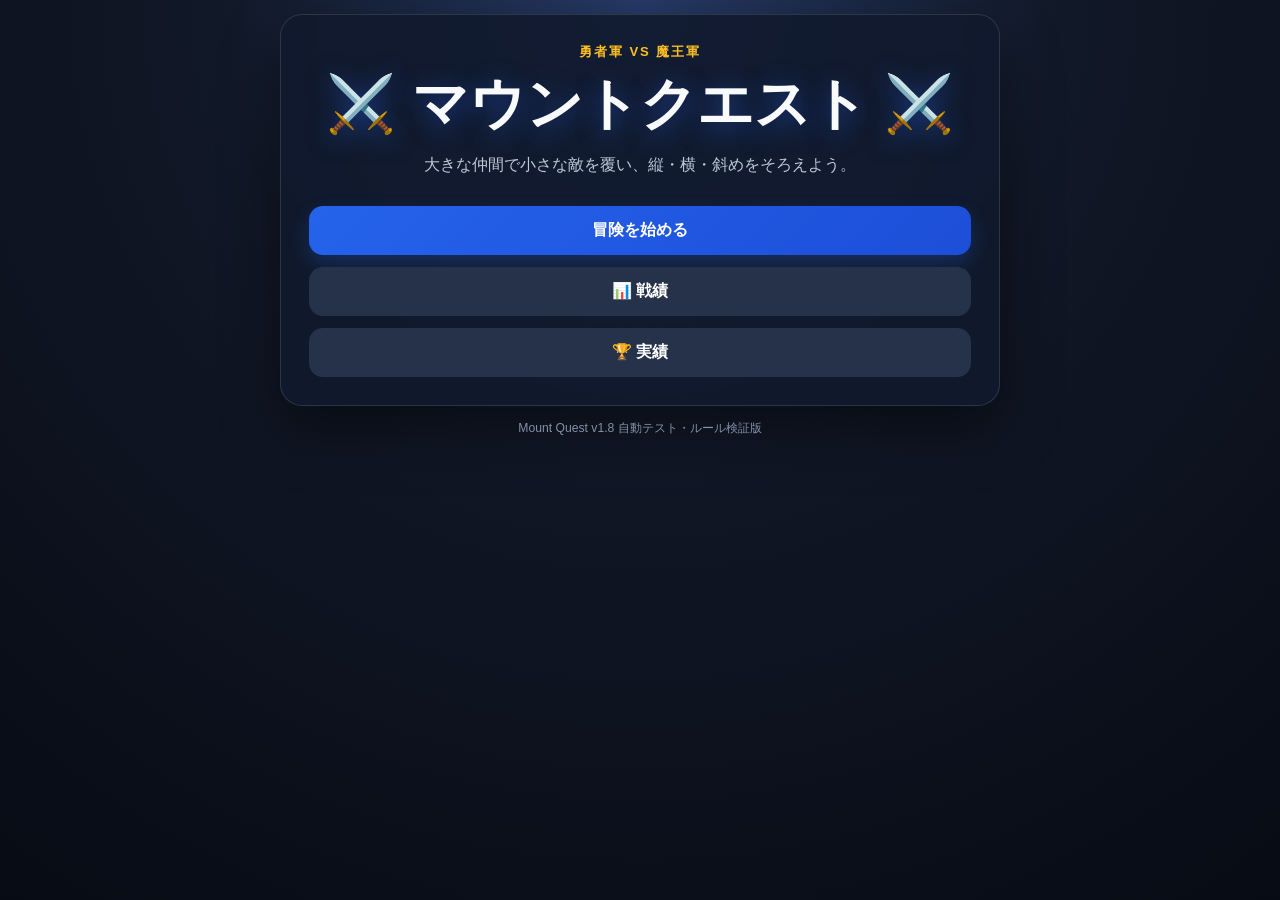
==== index.html @ 953e3f8a "Add files via upload" ====
<!DOCTYPE html>
<html lang="ja">
<head>
<meta charset="UTF-8">
<meta name="viewport" content="width=device-width, initial-scale=1, viewport-fit=cover">
<meta name="theme-color" content="#0b1020">
<title>マウントクエスト</title>
<link rel="stylesheet" href="./css/base.css?v=18">
<link rel="stylesheet" href="./css/effects.css?v=18">
</head>
<body>
<div class="app">
  <section id="homeScreen" class="screen active">
    <div class="card hero">
      <div class="eyebrow">勇者軍 VS 魔王軍</div>
      <h1>⚔️ マウントクエスト ⚔️</h1>
      <p class="subtitle">大きな仲間で小さな敵を覆い、縦・横・斜めをそろえよう。</p>
      <div class="menu">
        <button class="btn" data-nav="setupScreen">冒険を始める</button>
        <button class="btn secondary" data-nav="statsScreen">📊 戦績</button>
        <button class="btn secondary" data-nav="achievementsScreen">🏆 実績</button>
      </div>
    </div>
    <p class="footer">Mount Quest v1.8 自動テスト・ルール検証版</p>
  </section>

  <section id="setupScreen" class="screen">
    <div class="card">
      <div class="title-row"><h2>冒険の設定</h2><button class="btn ghost" data-nav="homeScreen">戻る</button></div>
      <div class="field"><label>対戦モード</label><div class="segmented two">
        <label><input class="choice" type="radio" name="mode" value="ai" checked><span>魔王AIと対戦</span></label>
        <label><input class="choice" type="radio" name="mode" value="local"><span>2人で対戦</span></label>
      </div></div>
      <div id="godOptionField" class="field"><label>絶対神の助言</label><div class="segmented two">
        <label><input class="choice" type="radio" name="godHelp" value="on" checked><span>✨ あり</span></label>
        <label><input class="choice" type="radio" name="godHelp" value="off"><span>なし</span></label>
      </div><p class="note">現在の手番に対する最強AIの推奨手を表示します。AI対戦では勇者軍の手番中に利用できます。</p></div>
      <div class="field"><label>盤面</label><div class="segmented two">
        <label><input class="choice" type="radio" name="size" value="3"><span>3 × 3</span></label>
        <label><input class="choice" type="radio" name="size" value="4" checked><span>4 × 4</span></label>
      </div></div>
      <div id="difficultyField" class="field"><label>AI難易度</label><div class="segmented four">
        <label><input class="choice" type="radio" name="difficulty" value="easy"><span>初級</span></label>
        <label><input class="choice" type="radio" name="difficulty" value="medium" checked><span>中級</span></label>
        <label><input class="choice" type="radio" name="difficulty" value="hard"><span>上級</span></label>
        <label><input class="choice" type="radio" name="difficulty" value="expert"><span>最強</span></label>
      </div></div>
      <div class="field"><label>勇者軍の手番</label><div class="segmented">
        <label><input class="choice" type="radio" name="first" value="hero" checked><span>先手</span></label>
        <label><input class="choice" type="radio" name="first" value="demon"><span>後手</span></label>
        <label><input class="choice" type="radio" name="first" value="random"><span>ランダム</span></label>
      </div></div>
      <p id="modeNote" class="note">AI対戦では、あなたは勇者軍、AIは魔王軍で固定されます。絶対神の助言は勇者軍の手番中に利用できます。</p>
      <button id="launchBtn" class="btn" style="width:100%">出撃する</button>
    </div>
  </section>

  <section id="gameScreen" class="screen">
    <div class="topbar"><span class="brand">マウントクエスト</span><button id="quitBtn" class="btn ghost">冒険を終える</button></div>
    <div id="status" class="status hero-side">勇者軍の手番</div>
    <div class="game-layout">
      <div id="heroReserve" class="reserve"></div>
      <div id="board" class="board n4" aria-label="ゲーム盤"></div>
      <div id="demonReserve" class="reserve"></div>
      <div class="game-actions"><button id="godBtn" class="btn god-btn hidden"><img class="god-btn-icon" src="assets/webp/absolute-god.webp?v=16" data-fallback="assets/absolute-god.png?v=16" width="34" height="34" decoding="async" alt="" onerror="if(this.dataset.fallback&&this.src.indexOf('.png')<0)this.src=this.dataset.fallback;else this.style.display='none'"> <span>絶対神に問う</span></button><button id="undoBtn" class="btn secondary">↩ 一手戻る</button><button id="resetBtn" class="btn secondary">最初から</button><button id="rulesBtn" class="btn secondary">遊び方</button></div>
    </div>
  </section>

  <section id="statsScreen" class="screen"><div class="card"><div class="title-row"><h2>📊 戦績</h2><button class="btn ghost" data-nav="homeScreen">戻る</button></div><div id="statsGrid" class="stats-grid"></div><div class="menu" style="margin-top:18px">
  <button id="clearStatsBtn" class="btn danger">戦績・実績をリセット</button>
  <button id="clearSettingsBtn" class="btn secondary">ゲーム設定を初期化</button>
</div></div></section>
  <section id="achievementsScreen" class="screen"><div class="card"><div class="title-row"><h2>🏆 実績</h2><button class="btn ghost" data-nav="homeScreen">戻る</button></div><div id="achievementList" class="achievement-list"></div></div></section>
</div>

<div id="resultModal" class="modal"><div class="card modal-card"><div id="resultIcon" style="font-size:3rem">⚔️</div><h2 id="resultTitle">勇者軍の勝利！</h2><p id="resultText" class="subtitle"></p><div class="menu"><button id="rematchBtn" class="btn">もう一度</button><button id="resultHomeBtn" class="btn secondary">タイトルへ</button></div></div></div>
<div id="rulesModal" class="modal"><div class="card modal-card"><h2>遊び方</h2><p class="subtitle" style="text-align:left">自軍の持ち駒、または盤上で一番上にある自軍の駒を選び、マスを選択します。大きな駒は小さな駒に重ねられます。縦・横・斜めのいずれか1列を自軍の駒でそろえると勝利です。両軍同時完成は引き分け、合法手なしは敗北、同一局面の連続3回反復は引き分けです。</p><button id="closeRulesBtn" class="btn">閉じる</button></div></div>



<div id="godOverlay" class="god-overlay" aria-hidden="true">
  <div class="god-beam"></div><div class="god-halo"></div><div class="god-sigil"></div>
  <div class="god-character-wrap">
    <img id="godCharacter" class="god-character" src="assets/webp/absolute-god.webp?v=16" data-fallback="assets/absolute-god.png?v=16" width="512" height="512" decoding="async" fetchpriority="low" alt="絶対神" onerror="if(this.dataset.fallback&&this.src.indexOf('.png')<0)this.src=this.dataset.fallback;else{this.style.display='none';document.getElementById('godFallback').style.display='block'}">
    <div id="godFallback" class="god-character-fallback" aria-hidden="true">✨👑✨</div>
  </div>
  <div class="god-message"><strong>絶対神降臨</strong><span id="godSubText">運命の一手を授けよう</span></div>
</div>
<div id="victoryFx" class="victory-overlay" aria-hidden="true">
  <div class="victory-rays"></div><div id="victoryWord" class="victory-word">VICTORY!</div>
</div>
<div id="mountFx" class="fx-layer" aria-hidden="true">
  <div class="fx-flash"></div><div class="fx-ring"></div>
  <div class="fx-banner"><div class="fx-kicker" id="fxKicker">必殺</div><div class="fx-title">MOUNT!</div><div class="fx-sub" id="fxSub">勇者が敵を制圧！</div></div>
</div>
<div id="toast" class="toast"></div>

<script defer src="./js/core.js?v=18"></script>
<script defer src="./js/app.js?v=18"></script>
</body>
</html>
---- css/base.css ----
:root{--bg:#070b14;--panel:#111a2e;--panel2:#18243d;--text:#f8fafc;--sub:#bec9db;--gold:#fbbf24;--blue:#3b82f6;--red:#ef4444;--cell:#263652;--ok:#22c55e;--line:#ffffff1f}
*{box-sizing:border-box}html{min-height:100%;background:var(--bg)}body{margin:0;min-height:100svh;color:var(--text);font-family:-apple-system,BlinkMacSystemFont,"Segoe UI","Hiragino Sans","Yu Gothic UI",sans-serif;background:radial-gradient(circle at top,#273b68 0,#111827 38%,#070b14 100%);padding:max(14px,env(safe-area-inset-top)) 14px max(18px,env(safe-area-inset-bottom))}
button,select{font:inherit}.app{width:min(100%,720px);margin:auto}.screen{display:none}.screen.active{display:block}.card{background:#111a2ee8;border:1px solid var(--line);border-radius:22px;box-shadow:0 24px 60px #0007;padding:22px}.hero{text-align:center;padding:42px 20px}.eyebrow{color:var(--gold);font-weight:800;letter-spacing:.14em;font-size:.82rem}.hero h1{font-size:clamp(2rem,8vw,3.5rem);line-height:1.1;margin:12px 0;text-shadow:0 5px 25px #2563eb88}.subtitle{color:var(--sub);line-height:1.7}.menu{display:grid;gap:12px;margin-top:28px}.btn{border:0;border-radius:14px;padding:14px 18px;font-weight:800;color:white;background:linear-gradient(135deg,#2563eb,#1d4ed8);cursor:pointer;box-shadow:0 9px 20px #2563eb42}.btn:active{transform:translateY(1px)}.btn.secondary{background:#25324a;box-shadow:none}.btn.danger{background:linear-gradient(135deg,#ef4444,#b91c1c)}.btn.ghost{background:transparent;border:1px solid #ffffff2c;box-shadow:none}.title-row{display:flex;align-items:center;justify-content:space-between;gap:12px;margin-bottom:18px}.title-row h2{margin:0;font-size:1.35rem}.field{margin:18px 0}.field label{display:block;font-weight:800;margin-bottom:9px}.segmented{display:grid;grid-template-columns:repeat(3,1fr);gap:8px}.segmented.two{grid-template-columns:repeat(2,1fr)}.segmented.four{grid-template-columns:repeat(2,1fr)}.choice{position:absolute;opacity:0;pointer-events:none}.choice+span{display:block;text-align:center;padding:11px 8px;border:1px solid #ffffff20;background:#1c2941;border-radius:12px;color:var(--sub);font-weight:700;cursor:pointer}.choice:checked+span{color:white;background:#234f9c;border-color:#60a5fa;box-shadow:0 0 0 2px #60a5fa33}.hidden{display:none!important}.topbar{display:flex;align-items:center;justify-content:space-between;gap:10px;margin-bottom:10px}.brand{font-weight:900;color:var(--gold)}.status{text-align:center;font-size:1.05rem;font-weight:900;margin:10px 0 12px;min-height:1.6em}.status.hero-side{color:#93c5fd}.status.demon-side{color:#fca5a5}.game-layout{display:grid;gap:12px}.reserve{display:grid;grid-template-columns:repeat(3,1fr);gap:8px;padding:10px;background:#10192b;border:1px solid var(--line);border-radius:16px}.reserve-title{grid-column:1/-1;text-align:center;font-size:.82rem;font-weight:800;color:var(--sub)}.reserve-piece{min-height:68px;border:1px solid #ffffff1d;border-radius:13px;background:#1b2943;color:white;display:flex;align-items:center;justify-content:center;gap:6px;cursor:pointer;padding:5px}.reserve-piece.selected{outline:3px solid var(--gold);background:#294876}.reserve-piece:disabled{opacity:.35;cursor:not-allowed}.piece-emoji{font-size:clamp(1.4rem,6vw,2.2rem)}.piece-count{font-weight:900}.board{contain:layout paint;display:grid;gap:7px;padding:9px;background:#172239;border:1px solid #ffffff1c;border-radius:18px;aspect-ratio:1;width:min(100%,520px);margin:auto}.board.n3{grid-template-columns:repeat(3,1fr)}.board.n4{grid-template-columns:repeat(4,1fr)}.cell{contain:layout paint;position:relative;border:0;border-radius:12px;background:linear-gradient(145deg,#334761,#22314a);color:white;display:flex;align-items:center;justify-content:center;cursor:pointer;min-width:0;box-shadow:inset 0 1px 0 #ffffff17}.cell.selected{outline:4px solid var(--gold);z-index:1}.cell.winning{animation:pulse 700ms infinite alternate;outline:4px solid var(--ok)}@keyframes pulse{to{filter:brightness(1.45)}}.board-piece{width:var(--size);height:var(--size);border-radius:50%;display:flex;align-items:center;justify-content:center;position:relative;box-shadow:0 5px 12px #0007,inset 0 2px 1px #ffffff4d;border:3px solid #ffffff55}.board-piece.p0{background:radial-gradient(circle at 30% 25%,#60a5fa,#1d4ed8 58%,#172554)}.board-piece.p1{background:radial-gradient(circle at 30% 25%,#fb7185,#b91c1c 58%,#450a0a)}.board-piece.s1{--size:48%}.board-piece.s2{--size:70%}.board-piece.s3{--size:91%}.board-piece .piece-emoji{font-size:clamp(1rem,7vw,2.8rem);filter:drop-shadow(0 2px 2px #0008)}.piece-img{aspect-ratio:1/1;width:92%;height:92%;object-fit:contain;filter:drop-shadow(0 3px 3px #0008)}.reserve-piece .piece-img{width:46px;height:46px;flex:0 0 46px}.badge{position:absolute;right:-6px;bottom:-6px;background:#050914;border:1px solid #ffffff44;border-radius:999px;padding:2px 5px;font-size:.63rem;font-weight:900}.game-actions{display:grid;grid-template-columns:repeat(3,1fr);gap:9px}.toast{position:fixed;left:50%;bottom:24px;transform:translate(-50%,20px);background:#050914e8;color:white;border:1px solid #ffffff2e;border-radius:999px;padding:11px 18px;font-weight:800;opacity:0;pointer-events:none;transition:.2s;z-index:20;white-space:nowrap}.toast.show{opacity:1;transform:translate(-50%,0)}.modal{position:fixed;inset:0;background:#000b;display:none;align-items:center;justify-content:center;padding:20px;z-index:30}.modal.open{display:flex}.modal-card{width:min(100%,430px);text-align:center}.modal-card h2{font-size:2rem;margin:5px}.stats-grid{display:grid;grid-template-columns:repeat(2,1fr);gap:10px}.stat{background:#1a2740;border-radius:14px;padding:15px;text-align:center}.stat strong{display:block;font-size:1.65rem;color:var(--gold)}.achievement-list{display:grid;gap:9px}.achievement{display:flex;gap:12px;align-items:center;background:#19263e;border-radius:13px;padding:12px;opacity:.45}.achievement.unlocked{opacity:1;border:1px solid #fbbf2455}.achievement-icon{font-size:1.8rem}.achievement div{text-align:left}.achievement strong{display:block}.achievement small{color:var(--sub)}.note{color:var(--sub);font-size:.85rem;line-height:1.5}.footer{text-align:center;color:#8290a8;font-size:.76rem;margin-top:14px}@media(min-width:640px){.segmented.four{grid-template-columns:repeat(4,1fr)}.card{padding:28px}.reserve-piece{min-height:78px}}
---- css/effects.css ----
/* v0.5 マウント演出 */
.fx-layer{position:fixed;inset:0;pointer-events:none;z-index:80;overflow:hidden}
.fx-flash{position:absolute;inset:0;opacity:0;background:radial-gradient(circle at var(--fx-x,50%) var(--fx-y,50%),#fff 0,#fbbf24aa 12%,transparent 46%)}
.fx-layer.active .fx-flash{animation:fxFlash .58s ease-out}
.fx-ring{position:absolute;left:var(--fx-x,50%);top:var(--fx-y,50%);width:30px;height:30px;border:5px solid #fde68a;border-radius:50%;opacity:0;transform:translate(-50%,-50%) scale(.2);box-shadow:0 0 24px #fbbf24,0 0 60px #ef4444}
.fx-layer.active .fx-ring{animation:fxRing .7s cubic-bezier(.12,.75,.3,1)}
.fx-particle{position:absolute;left:var(--fx-x,50%);top:var(--fx-y,50%);width:10px;height:10px;border-radius:2px;background:var(--particle,#fbbf24);box-shadow:0 0 10px var(--particle,#fbbf24);opacity:0}
.fx-layer.active .fx-particle{animation:fxParticle .85s ease-out var(--delay,0ms)}
.fx-banner{position:absolute;left:50%;top:42%;width:min(94vw,620px);transform:translate(-50%,-50%) scale(.65);text-align:center;opacity:0}
.fx-layer.active .fx-banner{animation:fxBanner 1.15s cubic-bezier(.16,.8,.25,1)}
.fx-kicker{font-family:"Hiragino Mincho ProN","Yu Mincho",serif;color:#fff4c2;font-size:clamp(.9rem,4vw,1.25rem);font-weight:900;letter-spacing:.22em;text-shadow:0 2px 4px #000,0 0 14px #f59e0b}
.fx-title{margin:.05em 0;font-family:"Hiragino Mincho ProN","Yu Mincho",serif;font-size:clamp(2.6rem,14vw,6rem);font-weight:1000;letter-spacing:.08em;color:#fff;background:linear-gradient(#fff,#fde68a 38%,#f59e0b 72%,#dc2626);-webkit-background-clip:text;background-clip:text;-webkit-text-fill-color:transparent;filter:drop-shadow(0 4px 0 #7c2d12) drop-shadow(0 0 18px #f59e0b)}
.fx-sub{font-family:"Hiragino Mincho ProN","Yu Mincho",serif;color:white;font-size:clamp(1rem,5vw,1.45rem);font-weight:900;text-shadow:0 3px 4px #000,0 0 14px #2563eb}
.shake{animation:boardShake .48s cubic-bezier(.36,.07,.19,.97)}
@keyframes fxFlash{0%{opacity:0}12%{opacity:1}100%{opacity:0}}
@keyframes fxRing{0%{opacity:1;transform:translate(-50%,-50%) scale(.15)}75%{opacity:.8}100%{opacity:0;transform:translate(-50%,-50%) scale(12)}}
@keyframes fxParticle{0%{opacity:1;transform:translate(-50%,-50%) rotate(0) translateX(0) scale(1.3)}100%{opacity:0;transform:translate(-50%,-50%) rotate(var(--angle)) translateX(var(--distance)) scale(.25)}}
@keyframes fxBanner{0%{opacity:0;transform:translate(-50%,-50%) scale(.45) rotate(-3deg)}18%{opacity:1;transform:translate(-50%,-50%) scale(1.09) rotate(1deg)}30%{transform:translate(-50%,-50%) scale(1)}78%{opacity:1;transform:translate(-50%,-50%) scale(1)}100%{opacity:0;transform:translate(-50%,-58%) scale(1.08)}}
@keyframes boardShake{0%,100%{transform:translate(0)}15%{transform:translate(-7px,3px)}30%{transform:translate(6px,-3px)}45%{transform:translate(-4px,2px)}60%{transform:translate(4px,-1px)}80%{transform:translate(-2px,1px)}}
@media(prefers-reduced-motion:reduce){.fx-flash,.fx-ring,.fx-particle,.fx-banner,.shake{animation-duration:.01ms!important;animation-iteration-count:1!important}.fx-layer.active .fx-banner{opacity:1}}


/* v0.6 追加アニメーション */
.cell{overflow:visible;transition:background .22s ease,filter .22s ease,transform .16s ease}
.cell:hover{filter:brightness(1.1)}
.cell.legal-target{animation:targetGlow 1s ease-in-out infinite alternate;box-shadow:inset 0 0 0 2px #fbbf2466,0 0 14px #fbbf2433}
.cell.last-move{box-shadow:inset 0 0 0 3px #93c5fd66,0 0 15px #3b82f644}
.board-piece{will-change:transform,opacity;transform-origin:center bottom}
.board-piece.piece-enter{animation:pieceDrop .48s cubic-bezier(.2,1.2,.34,1)}
.board-piece.piece-cover{animation:pieceCover .66s cubic-bezier(.15,.85,.2,1.15)}
.board-piece.piece-return{animation:pieceReturn .45s ease-out}
.reserve-piece{transition:transform .18s ease,background .22s ease,filter .22s ease}
.reserve-piece:not(:disabled):active{transform:scale(.94)}
.reserve-piece.selected{animation:selectedPulse .82s ease-in-out infinite alternate}
.status.turn-change{animation:turnReveal .48s ease-out}
.turn-aura{position:absolute;inset:-5px;border-radius:50%;pointer-events:none;opacity:0}
.board-piece.p0 .turn-aura{box-shadow:0 0 18px #60a5fa,0 0 34px #2563eb}
.board-piece.p1 .turn-aura{box-shadow:0 0 18px #fb7185,0 0 34px #dc2626}
.board-piece.piece-enter .turn-aura,.board-piece.piece-cover .turn-aura{animation:auraBurst .65s ease-out}
.victory-overlay{position:fixed;inset:0;z-index:95;pointer-events:none;display:none;overflow:hidden;background:radial-gradient(circle at center,#ffffff10,transparent 60%)}
.victory-overlay.active{display:block;animation:victoryFade 2.5s ease forwards}
.victory-rays{position:absolute;left:50%;top:50%;width:150vmax;height:150vmax;transform:translate(-50%,-50%);background:repeating-conic-gradient(from 0deg,#fbbf2426 0 8deg,transparent 8deg 17deg);animation:raysSpin 8s linear infinite}
.victory-word{position:absolute;left:50%;top:38%;transform:translate(-50%,-50%);font-family:"Hiragino Mincho ProN","Yu Mincho",serif;font-size:clamp(3rem,18vw,8rem);font-weight:1000;letter-spacing:.08em;color:white;text-shadow:0 5px 0 #92400e,0 0 18px #fbbf24,0 0 45px #f59e0b;animation:victoryWord 2.15s cubic-bezier(.14,.84,.24,1) forwards;white-space:nowrap}
.confetti{position:absolute;left:50%;top:-8vh;width:10px;height:18px;border-radius:2px;background:var(--c);animation:confettiFall var(--dur) linear var(--delay) forwards;transform:translateX(var(--x)) rotate(var(--rot))}
@keyframes pieceDrop{0%{opacity:0;transform:translateY(-65%) scale(.45) rotate(-8deg)}58%{opacity:1;transform:translateY(7%) scale(1.12) rotate(2deg)}78%{transform:translateY(-3%) scale(.96)}100%{transform:none}}
@keyframes pieceCover{0%{opacity:.3;transform:translateY(-95%) scale(.65)}45%{opacity:1;transform:translateY(4%) scale(1.2)}62%{transform:scale(.88,1.14)}78%{transform:scale(1.1,.92)}100%{transform:none}}
@keyframes pieceReturn{0%{opacity:.35;transform:scale(.65) rotate(-10deg)}100%{opacity:1;transform:none}}
@keyframes targetGlow{from{filter:brightness(1);transform:scale(.985)}to{filter:brightness(1.22);transform:scale(1.015)}}
@keyframes selectedPulse{from{filter:brightness(1);transform:translateY(0)}to{filter:brightness(1.22);transform:translateY(-3px)}}
@keyframes turnReveal{0%{opacity:.2;transform:translateY(-8px) scale(.94)}100%{opacity:1;transform:none}}
@keyframes auraBurst{0%{opacity:0;transform:scale(.35)}40%{opacity:1}100%{opacity:0;transform:scale(1.6)}}
@keyframes victoryFade{0%{opacity:0}12%,78%{opacity:1}100%{opacity:0}}
@keyframes raysSpin{to{transform:translate(-50%,-50%) rotate(360deg)}}
@keyframes victoryWord{0%{opacity:0;transform:translate(-50%,-50%) scale(.25) rotate(-7deg)}22%{opacity:1;transform:translate(-50%,-50%) scale(1.18) rotate(2deg)}36%{transform:translate(-50%,-50%) scale(.96)}55%,80%{opacity:1;transform:translate(-50%,-50%) scale(1)}100%{opacity:0;transform:translate(-50%,-65%) scale(1.12)}}
@keyframes confettiFall{0%{opacity:1;translate:0 0;rotate:0deg}100%{opacity:.2;translate:var(--drift) 118vh;rotate:900deg}}
@media(max-width:480px){.game-actions{grid-template-columns:1fr}.victory-word{font-size:clamp(2.6rem,17vw,5rem)}}
@media(prefers-reduced-motion:reduce){.piece-enter,.piece-cover,.piece-return,.turn-change,.victory-overlay,.victory-word,.confetti,.legal-target,.reserve-piece.selected{animation-duration:.01ms!important;animation-iteration-count:1!important}}


/* v0.9 絶対神の助言 */
.god-btn{background:linear-gradient(135deg,#7c3aed,#d97706,#facc15);background-size:220% 220%;animation:godButtonGlow 2.4s ease infinite;box-shadow:0 0 18px #fbbf2466;color:#fff}
.god-btn:disabled{opacity:.55;animation:none;cursor:not-allowed;filter:grayscale(.25)}
.cell.god-source{outline:4px solid #fde047;box-shadow:0 0 18px #facc15,inset 0 0 22px #fbbf2455;animation:godSource 1s ease-in-out infinite alternate}
.cell.god-target{outline:5px solid #fff2a8;background:radial-gradient(circle,#fef08a,#d97706 74%,#78350f);box-shadow:0 0 25px #facc15,0 0 55px #f59e0b,inset 0 0 18px #fff9;animation:godTarget .78s ease-in-out infinite alternate;z-index:4}
.reserve-piece.god-source{outline:4px solid #fde047;background:linear-gradient(135deg,#78350f,#d97706);box-shadow:0 0 24px #facc15;animation:godSource 1s ease-in-out infinite alternate}
.god-overlay{position:fixed;inset:0;z-index:110;pointer-events:none;display:none;overflow:hidden;background:radial-gradient(circle at 50% 30%,#fffbd1cc 0,#facc1544 18%,#3b076466 48%,#020617dd 100%)}
.god-overlay.active{display:block;animation:godFade 2.15s ease forwards}
.god-beam{position:absolute;left:50%;top:-20%;width:min(38vw,240px);height:120%;transform:translateX(-50%) perspective(400px) rotateX(5deg);background:linear-gradient(90deg,transparent,#fff8 18%,#fef3c7ee 50%,#fff8 82%,transparent);filter:blur(2px);animation:godBeam 1.7s ease-out}
.god-halo{position:absolute;left:50%;top:28%;width:min(72vw,430px);aspect-ratio:1;transform:translate(-50%,-50%);border:10px double #fde68a;border-radius:50%;box-shadow:0 0 35px #facc15,inset 0 0 35px #fff7;animation:godHalo 1.6s ease-out}
.god-message{position:absolute;left:50%;top:43%;width:min(94vw,760px);transform:translate(-50%,-50%);text-align:center;font-family:"Hiragino Mincho ProN","Yu Mincho",serif;font-weight:1000}
.god-message strong{display:block;font-size:clamp(2.3rem,13vw,6rem);letter-spacing:.1em;color:#fff8c8;text-shadow:0 4px 0 #92400e,0 0 18px #fff,0 0 42px #facc15;animation:godText 1.9s cubic-bezier(.15,.8,.25,1)}
.god-message span{display:block;margin-top:12px;color:white;font-size:clamp(1rem,5vw,1.5rem);text-shadow:0 2px 4px #000,0 0 12px #facc15;animation:godSub 1.9s ease}
@keyframes godButtonGlow{0%,100%{background-position:0 50%;filter:brightness(1)}50%{background-position:100% 50%;filter:brightness(1.18)}}
@keyframes godSource{to{filter:brightness(1.35);transform:scale(1.025)}}
@keyframes godTarget{from{filter:brightness(1);transform:scale(.98)}to{filter:brightness(1.35);transform:scale(1.035)}}
@keyframes godFade{0%{opacity:0}12%,72%{opacity:1}100%{opacity:0}}
@keyframes godBeam{0%{opacity:0;transform:translateX(-50%) scaleX(.1)}30%{opacity:1;transform:translateX(-50%) scaleX(1)}100%{opacity:0;transform:translateX(-50%) scaleX(1.25)}}
@keyframes godHalo{0%{opacity:0;transform:translate(-50%,-50%) scale(.18) rotate(-70deg)}42%{opacity:1}100%{opacity:0;transform:translate(-50%,-50%) scale(1.35) rotate(35deg)}}
@keyframes godText{0%{opacity:0;transform:scale(.25) translateY(35px)}25%{opacity:1;transform:scale(1.14)}42%,78%{opacity:1;transform:scale(1)}100%{opacity:0;transform:scale(1.08) translateY(-18px)}}
@keyframes godSub{0%,20%{opacity:0;transform:translateY(18px)}40%,78%{opacity:1;transform:none}100%{opacity:0;transform:translateY(-12px)}}
@media(prefers-reduced-motion:reduce){.god-overlay.active,.god-beam,.god-halo,.god-message strong,.god-message span,.god-source,.god-target,.god-btn{animation-duration:.01ms!important;animation-iteration-count:1!important}}


/* v1.0 絶対神キャラクター */
.god-btn{display:flex;align-items:center;justify-content:center;gap:9px}
.god-btn-icon{width:34px;height:34px;object-fit:contain;border-radius:50%;filter:drop-shadow(0 0 7px #fde68a)}
.god-character-wrap{position:absolute;left:50%;top:46%;width:min(80vw,430px);height:min(68vh,560px);transform:translate(-50%,-50%);display:flex;align-items:flex-end;justify-content:center;opacity:0}
.god-overlay.active .god-character-wrap{animation:godCharacterAppear 2.2s cubic-bezier(.16,.82,.28,1) forwards}
.god-character{display:block;width:100%;height:100%;object-fit:contain;filter:drop-shadow(0 8px 6px #0008) drop-shadow(0 0 20px #fde68a) drop-shadow(0 0 46px #f59e0b);transform-origin:center bottom}
.god-character-fallback{display:none;font-size:clamp(7rem,35vw,15rem);filter:drop-shadow(0 0 30px #fbbf24)}
.god-message{top:78%;z-index:3}
.god-message strong{font-size:clamp(2rem,10vw,5rem)}
.god-message span{padding:8px 14px;margin-inline:auto;width:max-content;max-width:94vw;border-radius:999px;background:#130a27cc;border:1px solid #fde68a88}
.god-sigil{position:absolute;left:50%;bottom:4%;width:min(82vw,470px);aspect-ratio:1;transform:translateX(-50%) rotateX(72deg);border:7px double #fde68a;border-radius:50%;box-shadow:0 0 24px #facc15,inset 0 0 30px #f59e0b;opacity:0}
.god-overlay.active .god-sigil{animation:godSigil 2.1s ease-out forwards}
@keyframes godCharacterAppear{0%{opacity:0;transform:translate(-50%,-40%) scale(.45);filter:brightness(3)}24%{opacity:1;transform:translate(-50%,-50%) scale(1.12);filter:brightness(1.8)}42%,76%{opacity:1;transform:translate(-50%,-50%) scale(1);filter:brightness(1)}100%{opacity:0;transform:translate(-50%,-54%) scale(1.04);filter:brightness(1.25)}}
@keyframes godSigil{0%{opacity:0;transform:translateX(-50%) rotateX(72deg) rotate(-55deg) scale(.2)}30%{opacity:1}80%{opacity:.95}100%{opacity:0;transform:translateX(-50%) rotateX(72deg) rotate(35deg) scale(1.18)}}
@media(max-width:480px){.god-character-wrap{top:43%;width:min(88vw,390px);height:56vh}.god-message{top:77%}}
@media(prefers-reduced-motion:reduce){.god-character-wrap,.god-sigil{animation-duration:.01ms!important}}
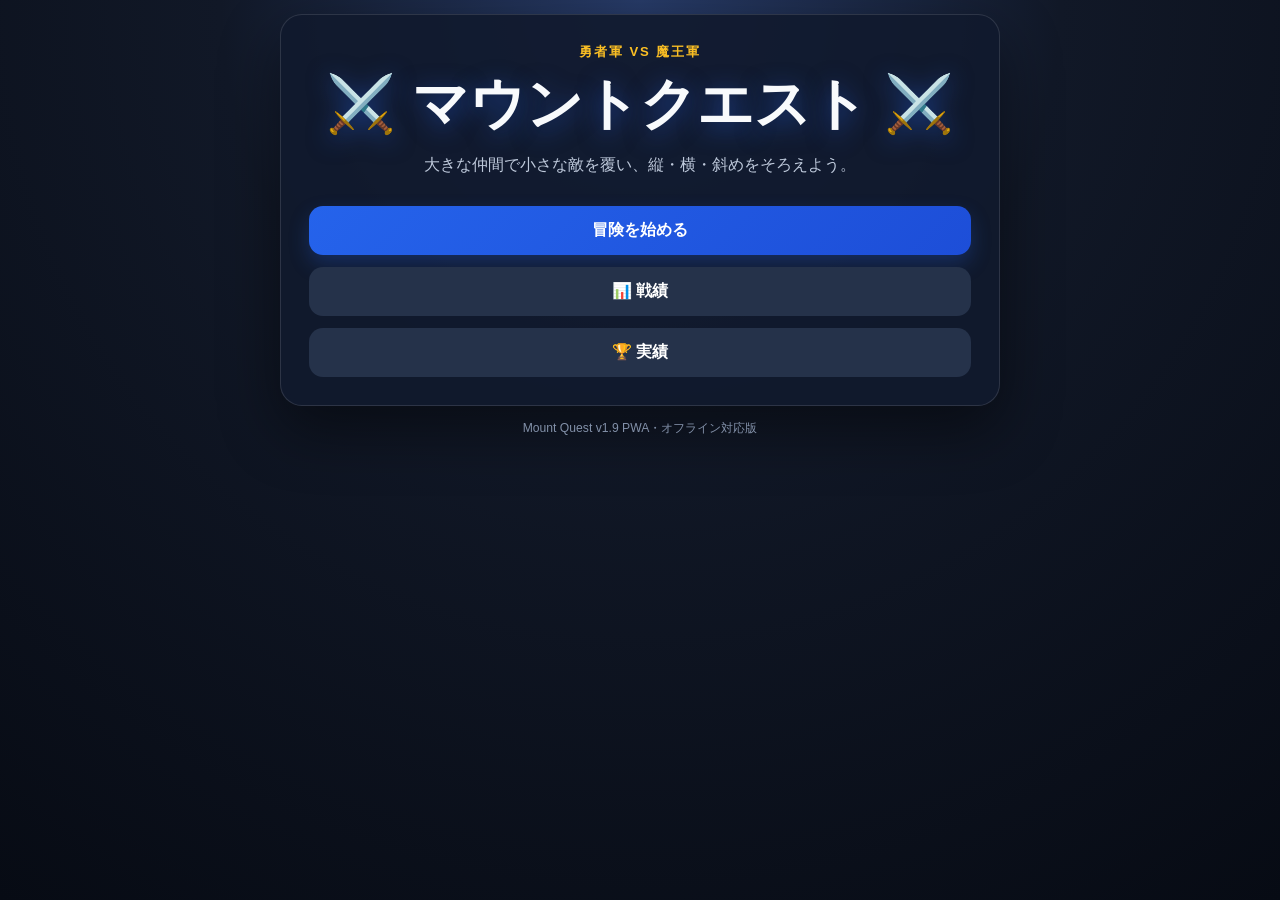
==== commit 1aa86970: "Add files via upload" ====
--- a/index.html
+++ b/index.html
@@ -5,8 +5,14 @@
 <meta name="viewport" content="width=device-width, initial-scale=1, viewport-fit=cover">
 <meta name="theme-color" content="#0b1020">
 <title>マウントクエスト</title>
-<link rel="stylesheet" href="./css/base.css?v=18">
-<link rel="stylesheet" href="./css/effects.css?v=18">
+<link rel="manifest" href="./manifest.webmanifest?v=19">
+<link rel="icon" type="image/png" sizes="192x192" href="./icons/icon-192.png?v=19">
+<link rel="apple-touch-icon" href="./icons/icon-192.png?v=19">
+<meta name="apple-mobile-web-app-capable" content="yes">
+<meta name="apple-mobile-web-app-status-bar-style" content="black-translucent">
+<meta name="apple-mobile-web-app-title" content="マウントクエスト">
+<link rel="stylesheet" href="./css/base.css?v=19">
+<link rel="stylesheet" href="./css/effects.css?v=19">
 </head>
 <body>
 <div class="app">
@@ -21,7 +27,7 @@
         <button class="btn secondary" data-nav="achievementsScreen">🏆 実績</button>
       </div>
     </div>
-    <p class="footer">Mount Quest v1.8 自動テスト・ルール検証版</p>
+    <p class="footer">Mount Quest v1.9 PWA・オフライン対応版</p>
   </section>
 
   <section id="setupScreen" class="screen">
@@ -95,7 +101,7 @@
 </div>
 <div id="toast" class="toast"></div>
 
-<script defer src="./js/core.js?v=18"></script>
-<script defer src="./js/app.js?v=18"></script>
+<script defer src="./js/core.js?v=19"></script>
+<script defer src="./js/app.js?v=19"></script>
 </body>
 </html>
--- a/css/base.css
+++ b/css/base.css
@@ -1,3 +1,4 @@
 :root{--bg:#070b14;--panel:#111a2e;--panel2:#18243d;--text:#f8fafc;--sub:#bec9db;--gold:#fbbf24;--blue:#3b82f6;--red:#ef4444;--cell:#263652;--ok:#22c55e;--line:#ffffff1f}
 *{box-sizing:border-box}html{min-height:100%;background:var(--bg)}body{margin:0;min-height:100svh;color:var(--text);font-family:-apple-system,BlinkMacSystemFont,"Segoe UI","Hiragino Sans","Yu Gothic UI",sans-serif;background:radial-gradient(circle at top,#273b68 0,#111827 38%,#070b14 100%);padding:max(14px,env(safe-area-inset-top)) 14px max(18px,env(safe-area-inset-bottom))}
 button,select{font:inherit}.app{width:min(100%,720px);margin:auto}.screen{display:none}.screen.active{display:block}.card{background:#111a2ee8;border:1px solid var(--line);border-radius:22px;box-shadow:0 24px 60px #0007;padding:22px}.hero{text-align:center;padding:42px 20px}.eyebrow{color:var(--gold);font-weight:800;letter-spacing:.14em;font-size:.82rem}.hero h1{font-size:clamp(2rem,8vw,3.5rem);line-height:1.1;margin:12px 0;text-shadow:0 5px 25px #2563eb88}.subtitle{color:var(--sub);line-height:1.7}.menu{display:grid;gap:12px;margin-top:28px}.btn{border:0;border-radius:14px;padding:14px 18px;font-weight:800;color:white;background:linear-gradient(135deg,#2563eb,#1d4ed8);cursor:pointer;box-shadow:0 9px 20px #2563eb42}.btn:active{transform:translateY(1px)}.btn.secondary{background:#25324a;box-shadow:none}.btn.danger{background:linear-gradient(135deg,#ef4444,#b91c1c)}.btn.ghost{background:transparent;border:1px solid #ffffff2c;box-shadow:none}.title-row{display:flex;align-items:center;justify-content:space-between;gap:12px;margin-bottom:18px}.title-row h2{margin:0;font-size:1.35rem}.field{margin:18px 0}.field label{display:block;font-weight:800;margin-bottom:9px}.segmented{display:grid;grid-template-columns:repeat(3,1fr);gap:8px}.segmented.two{grid-template-columns:repeat(2,1fr)}.segmented.four{grid-template-columns:repeat(2,1fr)}.choice{position:absolute;opacity:0;pointer-events:none}.choice+span{display:block;text-align:center;padding:11px 8px;border:1px solid #ffffff20;background:#1c2941;border-radius:12px;color:var(--sub);font-weight:700;cursor:pointer}.choice:checked+span{color:white;background:#234f9c;border-color:#60a5fa;box-shadow:0 0 0 2px #60a5fa33}.hidden{display:none!important}.topbar{display:flex;align-items:center;justify-content:space-between;gap:10px;margin-bottom:10px}.brand{font-weight:900;color:var(--gold)}.status{text-align:center;font-size:1.05rem;font-weight:900;margin:10px 0 12px;min-height:1.6em}.status.hero-side{color:#93c5fd}.status.demon-side{color:#fca5a5}.game-layout{display:grid;gap:12px}.reserve{display:grid;grid-template-columns:repeat(3,1fr);gap:8px;padding:10px;background:#10192b;border:1px solid var(--line);border-radius:16px}.reserve-title{grid-column:1/-1;text-align:center;font-size:.82rem;font-weight:800;color:var(--sub)}.reserve-piece{min-height:68px;border:1px solid #ffffff1d;border-radius:13px;background:#1b2943;color:white;display:flex;align-items:center;justify-content:center;gap:6px;cursor:pointer;padding:5px}.reserve-piece.selected{outline:3px solid var(--gold);background:#294876}.reserve-piece:disabled{opacity:.35;cursor:not-allowed}.piece-emoji{font-size:clamp(1.4rem,6vw,2.2rem)}.piece-count{font-weight:900}.board{contain:layout paint;display:grid;gap:7px;padding:9px;background:#172239;border:1px solid #ffffff1c;border-radius:18px;aspect-ratio:1;width:min(100%,520px);margin:auto}.board.n3{grid-template-columns:repeat(3,1fr)}.board.n4{grid-template-columns:repeat(4,1fr)}.cell{contain:layout paint;position:relative;border:0;border-radius:12px;background:linear-gradient(145deg,#334761,#22314a);color:white;display:flex;align-items:center;justify-content:center;cursor:pointer;min-width:0;box-shadow:inset 0 1px 0 #ffffff17}.cell.selected{outline:4px solid var(--gold);z-index:1}.cell.winning{animation:pulse 700ms infinite alternate;outline:4px solid var(--ok)}@keyframes pulse{to{filter:brightness(1.45)}}.board-piece{width:var(--size);height:var(--size);border-radius:50%;display:flex;align-items:center;justify-content:center;position:relative;box-shadow:0 5px 12px #0007,inset 0 2px 1px #ffffff4d;border:3px solid #ffffff55}.board-piece.p0{background:radial-gradient(circle at 30% 25%,#60a5fa,#1d4ed8 58%,#172554)}.board-piece.p1{background:radial-gradient(circle at 30% 25%,#fb7185,#b91c1c 58%,#450a0a)}.board-piece.s1{--size:48%}.board-piece.s2{--size:70%}.board-piece.s3{--size:91%}.board-piece .piece-emoji{font-size:clamp(1rem,7vw,2.8rem);filter:drop-shadow(0 2px 2px #0008)}.piece-img{aspect-ratio:1/1;width:92%;height:92%;object-fit:contain;filter:drop-shadow(0 3px 3px #0008)}.reserve-piece .piece-img{width:46px;height:46px;flex:0 0 46px}.badge{position:absolute;right:-6px;bottom:-6px;background:#050914;border:1px solid #ffffff44;border-radius:999px;padding:2px 5px;font-size:.63rem;font-weight:900}.game-actions{display:grid;grid-template-columns:repeat(3,1fr);gap:9px}.toast{position:fixed;left:50%;bottom:24px;transform:translate(-50%,20px);background:#050914e8;color:white;border:1px solid #ffffff2e;border-radius:999px;padding:11px 18px;font-weight:800;opacity:0;pointer-events:none;transition:.2s;z-index:20;white-space:nowrap}.toast.show{opacity:1;transform:translate(-50%,0)}.modal{position:fixed;inset:0;background:#000b;display:none;align-items:center;justify-content:center;padding:20px;z-index:30}.modal.open{display:flex}.modal-card{width:min(100%,430px);text-align:center}.modal-card h2{font-size:2rem;margin:5px}.stats-grid{display:grid;grid-template-columns:repeat(2,1fr);gap:10px}.stat{background:#1a2740;border-radius:14px;padding:15px;text-align:center}.stat strong{display:block;font-size:1.65rem;color:var(--gold)}.achievement-list{display:grid;gap:9px}.achievement{display:flex;gap:12px;align-items:center;background:#19263e;border-radius:13px;padding:12px;opacity:.45}.achievement.unlocked{opacity:1;border:1px solid #fbbf2455}.achievement-icon{font-size:1.8rem}.achievement div{text-align:left}.achievement strong{display:block}.achievement small{color:var(--sub)}.note{color:var(--sub);font-size:.85rem;line-height:1.5}.footer{text-align:center;color:#8290a8;font-size:.76rem;margin-top:14px}@media(min-width:640px){.segmented.four{grid-template-columns:repeat(4,1fr)}.card{padding:28px}.reserve-piece{min-height:78px}}
+
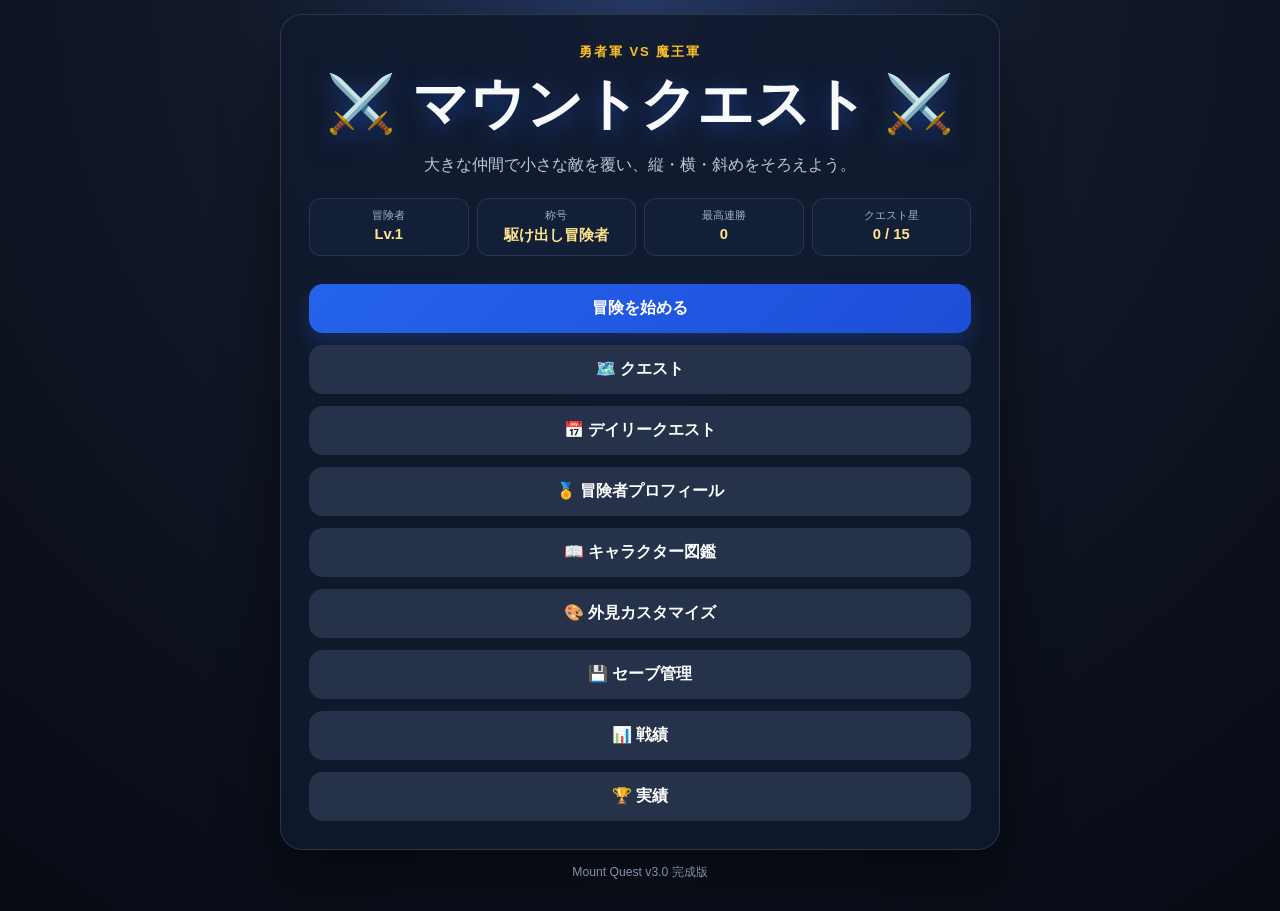
==== commit 4ab27cf3: "Add files via upload" ====
--- a/index.html
+++ b/index.html
@@ -5,14 +5,14 @@
 <meta name="viewport" content="width=device-width, initial-scale=1, viewport-fit=cover">
 <meta name="theme-color" content="#0b1020">
 <title>マウントクエスト</title>
-<link rel="manifest" href="./manifest.webmanifest?v=19">
-<link rel="icon" type="image/png" sizes="192x192" href="./icons/icon-192.png?v=19">
-<link rel="apple-touch-icon" href="./icons/icon-192.png?v=19">
+<link rel="manifest" href="./manifest.webmanifest?v=20">
+<link rel="icon" type="image/png" sizes="192x192" href="./icons/icon-192.png?v=20">
+<link rel="apple-touch-icon" href="./icons/icon-192.png?v=20">
 <meta name="apple-mobile-web-app-capable" content="yes">
 <meta name="apple-mobile-web-app-status-bar-style" content="black-translucent">
 <meta name="apple-mobile-web-app-title" content="マウントクエスト">
-<link rel="stylesheet" href="./css/base.css?v=19">
-<link rel="stylesheet" href="./css/effects.css?v=19">
+<link rel="stylesheet" href="./css/base.css?v=20">
+<link rel="stylesheet" href="./css/effects.css?v=20">
 </head>
 <body>
 <div class="app">
@@ -21,16 +21,42 @@
       <div class="eyebrow">勇者軍 VS 魔王軍</div>
       <h1>⚔️ マウントクエスト ⚔️</h1>
       <p class="subtitle">大きな仲間で小さな敵を覆い、縦・横・斜めをそろえよう。</p>
-      <div class="menu">
-        <button class="btn" data-nav="setupScreen">冒険を始める</button>
-        <button class="btn secondary" data-nav="statsScreen">📊 戦績</button>
+      <div id="homeProfile" class="home-profile">
+  <div><small>冒険者</small><strong id="homeLevel">Lv.1</strong></div>
+  <div><small>称号</small><strong id="homeTitle">駆け出し冒険者</strong></div>
+  <div><small>最高連勝</small><strong id="homeBestStreak">0</strong></div>
+  <div><small>クエスト星</small><strong id="homeQuestStars">0 / 15</strong></div>
+</div><div class="menu">
+        <button class="btn" data-nav="setupScreen">冒険を始める</button><button id="questMenuBtn" class="btn secondary">🗺️ クエスト</button><button id="dailyMenuBtn" class="btn secondary">📅 デイリークエスト</button>
+        <button id="profileMenuBtn" class="btn secondary">🏅 冒険者プロフィール</button><button id="encyclopediaMenuBtn" class="btn secondary">📖 キャラクター図鑑</button><button id="customizeMenuBtn" class="btn secondary">🎨 外見カスタマイズ</button><button id="dataManagerBtn" class="btn secondary">💾 セーブ管理</button><button class="btn secondary" data-nav="statsScreen">📊 戦績</button>
         <button class="btn secondary" data-nav="achievementsScreen">🏆 実績</button>
       </div>
     </div>
-    <p class="footer">Mount Quest v1.9 PWA・オフライン対応版</p>
+    <p class="footer">Mount Quest v3.0 完成版</p>
   </section>
 
-  <section id="setupScreen" class="screen">
+  
+<div id="welcomeModal" class="modal"><div class="card welcome-card">
+  <div class="welcome-emblem">⚔️</div><p class="eyebrow">MOUNT QUEST</p><h2>マウントクエストへようこそ</h2>
+  <div id="welcomePages" class="welcome-pages">
+    <section class="welcome-page active" data-welcome-page="0"><h3>大きな駒で小さな駒を覆う</h3><p>駒は小・中・大の3種類。大きな駒は小さな駒へマウントできます。</p></section>
+    <section class="welcome-page" data-welcome-page="1"><h3>縦・横・斜めを完成</h3><p>盤面の一列を自軍の駒でそろえると勝利です。隠れた駒が再び現れる展開にも注意しましょう。</p></section>
+    <section class="welcome-page" data-welcome-page="2"><h3>冒険と成長</h3><p>AI対戦、クエスト、絶対神解析、図鑑、称号、デイリー課題を遊びながら冒険者を育てられます。</p></section>
+  </div>
+  <div id="welcomeDots" class="welcome-dots"><i class="active"></i><i></i><i></i></div>
+  <div class="welcome-actions"><button id="welcomeBackBtn" class="btn secondary" disabled>前へ</button><button id="welcomeNextBtn" class="btn">次へ</button></div>
+</div></div>
+
+<section id="dataScreen" class="screen"><div class="card"><div class="title-row"><h2>💾 セーブ管理</h2><button class="btn ghost" data-nav="homeScreen">戻る</button></div>
+  <p class="subtitle">戦績、クエスト、レベル、称号、図鑑、デイリー、外見設定をJSONファイルでバックアップできます。</p>
+  <div id="saveSummary" class="save-summary"></div>
+  <div class="menu"><button id="exportSaveBtn" class="btn">バックアップを書き出す</button><label class="btn secondary file-button">バックアップを読み込む<input id="importSaveInput" type="file" accept="application/json,.json"></label><button id="copySaveBtn" class="btn secondary">バックアップ文字列をコピー</button></div>
+  <div class="field"><label for="saveTextArea">バックアップ文字列</label><textarea id="saveTextArea" class="save-textarea" rows="7" placeholder="ここへバックアップ文字列を貼り付けても復元できます"></textarea><button id="restoreTextBtn" class="btn secondary" style="width:100%;margin-top:8px">文字列から復元</button></div>
+  <p class="note">復元後は画面を再読み込みします。異常な形式や別データは読み込みません。</p>
+</div></section>
+
+<div id="releaseModal" class="modal"><div class="card modal-card"><div style="font-size:3rem">🎉</div><h2>Version 3.0</h2><p class="subtitle">冒険、解析、成長、収集、デイリー、外見変更を統合した完成版です。</p><button id="closeReleaseBtn" class="btn">冒険を続ける</button></div></div>
+<section id="setupScreen" class="screen">
     <div class="card">
       <div class="title-row"><h2>冒険の設定</h2><button class="btn ghost" data-nav="homeScreen">戻る</button></div>
       <div class="field"><label>対戦モード</label><div class="segmented two">
@@ -61,7 +87,14 @@
     </div>
   </section>
 
-  <section id="gameScreen" class="screen">
+  
+
+<section id="dailyScreen" class="screen"><div class="card"><div class="title-row"><h2>📅 デイリークエスト</h2><button class="btn ghost" data-nav="homeScreen">戻る</button></div><div class="daily-header"><div><strong id="dailyDate"></strong><small>毎日0時に新しい課題へ更新</small></div><div><strong id="dailyStampCount">0</strong><small>デイリースタンプ</small></div></div><div id="dailyTaskList" class="daily-task-list"></div><div class="daily-reward"><span>本日のコンプリート報酬</span><strong>100 XP ＋ スタンプ1個</strong><button id="claimDailyBtn" class="btn" disabled>報酬を受け取る</button></div></div></section>
+<div id="dailyCompleteModal" class="modal"><div class="card modal-card"><div style="font-size:3rem">✨📅✨</div><h2>DAILY COMPLETE!</h2><p class="subtitle">100 XPとデイリースタンプを獲得しました。</p><button id="closeDailyCompleteBtn" class="btn">確認</button></div></div>
+<section id="questScreen" class="screen"><div class="card"><div class="title-row"><h2>🗺️ 第1章 はじまりの草原</h2><button class="btn ghost" data-nav="homeScreen">戻る</button></div><p class="subtitle">全5ステージ。条件を達成して星を集めよう。</p><div id="questList" class="quest-list"></div></div></section>
+<div id="questBriefModal" class="modal"><div class="card modal-card"><div id="questBriefIcon" style="font-size:3rem">🗺️</div><h2 id="questBriefTitle">QUEST 1-1</h2><p id="questBriefText" class="subtitle"></p><div id="questConditions" class="quest-conditions"></div><div class="menu"><button id="startQuestBtn" class="btn">挑戦する</button><button id="cancelQuestBtn" class="btn secondary">戻る</button></div></div></div>
+<div id="questResultModal" class="modal"><div class="card modal-card"><div id="questResultIcon" style="font-size:3rem">⭐</div><h2 id="questResultTitle">QUEST CLEAR!</h2><div id="questStars" class="quest-stars">★★★</div><p id="questResultText" class="subtitle"></p><div class="menu"><button id="questRetryBtn" class="btn">もう一度</button><button id="questListBtn" class="btn secondary">クエスト一覧へ</button></div></div></div>
+<section id="gameScreen" class="screen">
     <div class="topbar"><span class="brand">マウントクエスト</span><button id="quitBtn" class="btn ghost">冒険を終える</button></div>
     <div id="status" class="status hero-side">勇者軍の手番</div>
     <div class="game-layout">
@@ -72,7 +105,22 @@
     </div>
   </section>
 
-  <section id="statsScreen" class="screen"><div class="card"><div class="title-row"><h2>📊 戦績</h2><button class="btn ghost" data-nav="homeScreen">戻る</button></div><div id="statsGrid" class="stats-grid"></div><div class="menu" style="margin-top:18px">
+  
+
+
+<section id="customizeScreen" class="screen"><div class="card"><div class="title-row"><h2>🎨 外見カスタマイズ</h2><button class="btn ghost" data-nav="homeScreen">戻る</button></div>
+<p class="subtitle">対戦ルールや駒の強さは変わりません。獲得した盤面テーマと駒スキンを選択できます。</p>
+<h3>盤面テーマ</h3><div id="themeList" class="customize-grid"></div>
+<h3 class="customize-heading">キャラクタースキン</h3><div id="skinList" class="customize-grid"></div>
+<div class="customize-preview"><span>現在の組み合わせ</span><div id="customizePreviewBoard" class="preview-board"><div class="preview-cell"><img id="customizePreviewHero" src="assets/webp/hero.webp?v=29" alt="勇者"></div><div class="preview-cell"><img id="customizePreviewDemon" src="assets/webp/demonlord.webp?v=29" alt="魔王"></div></div></div>
+</div></section>
+<section id="encyclopediaScreen" class="screen"><div class="card"><div class="title-row"><h2>📖 キャラクター図鑑</h2><button class="btn ghost" data-nav="homeScreen">戻る</button></div><p class="subtitle">出撃、マウント、勝利ラインで熟練度が上がります。熟練度に応じて枠とオーラが変化します。</p><div id="encyclopediaGrid" class="encyclopedia-grid"></div></div></section>
+<div id="characterDetailModal" class="modal"><div class="card character-detail-card"><div class="title-row"><h2 id="characterDetailName">勇者</h2><button id="closeCharacterDetailBtn" class="btn ghost">閉じる</button></div><div class="character-portrait-wrap"><img id="characterDetailImage" class="character-portrait" src="" alt=""></div><div id="characterDetailMastery" class="mastery-title"></div><div class="mastery-bar"><i id="characterMasteryBar"></i></div><div id="characterDetailStats" class="character-stats"></div><p id="characterDetailLore" class="subtitle character-lore"></p></div></div>
+<section id="profileScreen" class="screen"><div class="card"><div class="title-row"><h2>🏅 冒険者プロフィール</h2><button class="btn ghost" data-nav="homeScreen">戻る</button></div>
+<div class="profile-hero"><div class="level-badge"><small>LEVEL</small><strong id="profileLevel">1</strong></div><div><div id="activeTitle" class="active-title">駆け出し冒険者</div><div id="profileXpText" class="note">0 / 100 XP</div><div class="xp-bar"><i id="profileXpBar"></i></div></div></div>
+<div id="streakPanel" class="streak-panel"></div><h3>称号</h3><p class="note">獲得済みの称号を選ぶと、プロフィールへ設定できます。</p><div id="titleList" class="title-list"></div></div></section>
+<div id="levelUpModal" class="modal"><div class="card modal-card"><div style="font-size:3rem">✨🏅✨</div><h2>LEVEL UP!</h2><p id="levelUpText" class="subtitle"></p><button id="closeLevelUpBtn" class="btn">確認</button></div></div>
+<section id="statsScreen" class="screen"><div class="card"><div class="title-row"><h2>📊 戦績</h2><button class="btn ghost" data-nav="homeScreen">戻る</button></div><div id="statsGrid" class="stats-grid"></div><div class="menu" style="margin-top:18px">
   <button id="clearStatsBtn" class="btn danger">戦績・実績をリセット</button>
   <button id="clearSettingsBtn" class="btn secondary">ゲーム設定を初期化</button>
 </div></div></section>
@@ -80,6 +128,18 @@
 </div>
 
 <div id="resultModal" class="modal"><div class="card modal-card"><div id="resultIcon" style="font-size:3rem">⚔️</div><h2 id="resultTitle">勇者軍の勝利！</h2><p id="resultText" class="subtitle"></p><div class="menu"><button id="rematchBtn" class="btn">もう一度</button><button id="resultHomeBtn" class="btn secondary">タイトルへ</button></div></div></div>
+
+<div id="analysisAskModal" class="modal"><div class="card modal-card"><div style="font-size:3rem">✨📈✨</div><h2>絶対神による対局解析</h2><p class="subtitle">この対局の各手を解析し、評価値グラフを表示しますか？</p><div class="menu"><button id="showAnalysisBtn" class="btn god-btn"><span>評価値を表示する</span></button><button id="skipAnalysisBtn" class="btn secondary">表示せず終了する</button></div></div></div>
+<div id="analysisModal" class="modal analysis-modal"><div class="card analysis-card"><div class="title-row"><h2>絶対神の対局評価</h2><button id="closeAnalysisBtn" class="btn ghost">終了</button></div><div id="analysisProgress" class="analysis-progress">解析を準備しています…</div>
+<div id="resultSummary" class="result-summary hidden">
+  <div class="rank-panel"><span class="rank-kicker">QUEST RESULT</span><strong id="resultRank">A</strong><span id="rankComment">見事な対局です</span></div>
+  <div id="resultMetrics" class="result-metrics"></div>
+  <div class="highlight-grid">
+    <button id="bestMoveCard" class="highlight-card" type="button"><span>BEST MOVE</span><strong id="bestMoveTitle">解析中</strong><small id="bestMoveText"></small></button>
+    <button id="turningPointCard" class="highlight-card danger-card" type="button"><span>運命の分岐点</span><strong id="turningPointTitle">解析中</strong><small id="turningPointText"></small></button>
+  </div>
+</div>
+<div class="analysis-legend"><span class="hero-dot">● 勇者軍</span><span class="demon-dot">● 魔王軍</span><span class="mount-mark">◎ マウント</span></div><div id="analysisChart" class="analysis-chart" aria-label="対局評価グラフ"></div><div id="analysisDetail" class="analysis-detail"><p>グラフの点を選択すると手の詳細を表示します。</p></div><div class="analysis-actions"><button id="restoreMoveBtn" class="btn hidden">この手の直前へ戻る</button><button id="cancelAnalysisBtn" class="btn danger hidden">解析を中止する</button></div></div></div>
 <div id="rulesModal" class="modal"><div class="card modal-card"><h2>遊び方</h2><p class="subtitle" style="text-align:left">自軍の持ち駒、または盤上で一番上にある自軍の駒を選び、マスを選択します。大きな駒は小さな駒に重ねられます。縦・横・斜めのいずれか1列を自軍の駒でそろえると勝利です。両軍同時完成は引き分け、合法手なしは敗北、同一局面の連続3回反復は引き分けです。</p><button id="closeRulesBtn" class="btn">閉じる</button></div></div>
 
 
@@ -87,7 +147,7 @@
 <div id="godOverlay" class="god-overlay" aria-hidden="true">
   <div class="god-beam"></div><div class="god-halo"></div><div class="god-sigil"></div>
   <div class="god-character-wrap">
-    <img id="godCharacter" class="god-character" src="assets/webp/absolute-god.webp?v=16" data-fallback="assets/absolute-god.png?v=16" width="512" height="512" decoding="async" fetchpriority="low" alt="絶対神" onerror="if(this.dataset.fallback&&this.src.indexOf('.png')<0)this.src=this.dataset.fallback;else{this.style.display='none';document.getElementById('godFallback').style.display='block'}">
+    <img id="godCharacter" class="god-character" src="assets/absolute-god.png?v=201" width="512" height="512" decoding="sync" fetchpriority="high" loading="eager" alt="絶対神" onerror="this.style.display='none';document.getElementById('godFallback').style.display='block'">
     <div id="godFallback" class="god-character-fallback" aria-hidden="true">✨👑✨</div>
   </div>
   <div class="god-message"><strong>絶対神降臨</strong><span id="godSubText">運命の一手を授けよう</span></div>
@@ -101,7 +161,7 @@
 </div>
 <div id="toast" class="toast"></div>
 
-<script defer src="./js/core.js?v=19"></script>
-<script defer src="./js/app.js?v=19"></script>
+<script defer src="./js/core.js?v=20"></script>
+<script defer src="./js/app.js?v=20"></script>
 </body>
 </html>
--- a/css/base.css
+++ b/css/base.css
@@ -2,3 +2,52 @@
 *{box-sizing:border-box}html{min-height:100%;background:var(--bg)}body{margin:0;min-height:100svh;color:var(--text);font-family:-apple-system,BlinkMacSystemFont,"Segoe UI","Hiragino Sans","Yu Gothic UI",sans-serif;background:radial-gradient(circle at top,#273b68 0,#111827 38%,#070b14 100%);padding:max(14px,env(safe-area-inset-top)) 14px max(18px,env(safe-area-inset-bottom))}
 button,select{font:inherit}.app{width:min(100%,720px);margin:auto}.screen{display:none}.screen.active{display:block}.card{background:#111a2ee8;border:1px solid var(--line);border-radius:22px;box-shadow:0 24px 60px #0007;padding:22px}.hero{text-align:center;padding:42px 20px}.eyebrow{color:var(--gold);font-weight:800;letter-spacing:.14em;font-size:.82rem}.hero h1{font-size:clamp(2rem,8vw,3.5rem);line-height:1.1;margin:12px 0;text-shadow:0 5px 25px #2563eb88}.subtitle{color:var(--sub);line-height:1.7}.menu{display:grid;gap:12px;margin-top:28px}.btn{border:0;border-radius:14px;padding:14px 18px;font-weight:800;color:white;background:linear-gradient(135deg,#2563eb,#1d4ed8);cursor:pointer;box-shadow:0 9px 20px #2563eb42}.btn:active{transform:translateY(1px)}.btn.secondary{background:#25324a;box-shadow:none}.btn.danger{background:linear-gradient(135deg,#ef4444,#b91c1c)}.btn.ghost{background:transparent;border:1px solid #ffffff2c;box-shadow:none}.title-row{display:flex;align-items:center;justify-content:space-between;gap:12px;margin-bottom:18px}.title-row h2{margin:0;font-size:1.35rem}.field{margin:18px 0}.field label{display:block;font-weight:800;margin-bottom:9px}.segmented{display:grid;grid-template-columns:repeat(3,1fr);gap:8px}.segmented.two{grid-template-columns:repeat(2,1fr)}.segmented.four{grid-template-columns:repeat(2,1fr)}.choice{position:absolute;opacity:0;pointer-events:none}.choice+span{display:block;text-align:center;padding:11px 8px;border:1px solid #ffffff20;background:#1c2941;border-radius:12px;color:var(--sub);font-weight:700;cursor:pointer}.choice:checked+span{color:white;background:#234f9c;border-color:#60a5fa;box-shadow:0 0 0 2px #60a5fa33}.hidden{display:none!important}.topbar{display:flex;align-items:center;justify-content:space-between;gap:10px;margin-bottom:10px}.brand{font-weight:900;color:var(--gold)}.status{text-align:center;font-size:1.05rem;font-weight:900;margin:10px 0 12px;min-height:1.6em}.status.hero-side{color:#93c5fd}.status.demon-side{color:#fca5a5}.game-layout{display:grid;gap:12px}.reserve{display:grid;grid-template-columns:repeat(3,1fr);gap:8px;padding:10px;background:#10192b;border:1px solid var(--line);border-radius:16px}.reserve-title{grid-column:1/-1;text-align:center;font-size:.82rem;font-weight:800;color:var(--sub)}.reserve-piece{min-height:68px;border:1px solid #ffffff1d;border-radius:13px;background:#1b2943;color:white;display:flex;align-items:center;justify-content:center;gap:6px;cursor:pointer;padding:5px}.reserve-piece.selected{outline:3px solid var(--gold);background:#294876}.reserve-piece:disabled{opacity:.35;cursor:not-allowed}.piece-emoji{font-size:clamp(1.4rem,6vw,2.2rem)}.piece-count{font-weight:900}.board{contain:layout paint;display:grid;gap:7px;padding:9px;background:#172239;border:1px solid #ffffff1c;border-radius:18px;aspect-ratio:1;width:min(100%,520px);margin:auto}.board.n3{grid-template-columns:repeat(3,1fr)}.board.n4{grid-template-columns:repeat(4,1fr)}.cell{contain:layout paint;position:relative;border:0;border-radius:12px;background:linear-gradient(145deg,#334761,#22314a);color:white;display:flex;align-items:center;justify-content:center;cursor:pointer;min-width:0;box-shadow:inset 0 1px 0 #ffffff17}.cell.selected{outline:4px solid var(--gold);z-index:1}.cell.winning{animation:pulse 700ms infinite alternate;outline:4px solid var(--ok)}@keyframes pulse{to{filter:brightness(1.45)}}.board-piece{width:var(--size);height:var(--size);border-radius:50%;display:flex;align-items:center;justify-content:center;position:relative;box-shadow:0 5px 12px #0007,inset 0 2px 1px #ffffff4d;border:3px solid #ffffff55}.board-piece.p0{background:radial-gradient(circle at 30% 25%,#60a5fa,#1d4ed8 58%,#172554)}.board-piece.p1{background:radial-gradient(circle at 30% 25%,#fb7185,#b91c1c 58%,#450a0a)}.board-piece.s1{--size:48%}.board-piece.s2{--size:70%}.board-piece.s3{--size:91%}.board-piece .piece-emoji{font-size:clamp(1rem,7vw,2.8rem);filter:drop-shadow(0 2px 2px #0008)}.piece-img{aspect-ratio:1/1;width:92%;height:92%;object-fit:contain;filter:drop-shadow(0 3px 3px #0008)}.reserve-piece .piece-img{width:46px;height:46px;flex:0 0 46px}.badge{position:absolute;right:-6px;bottom:-6px;background:#050914;border:1px solid #ffffff44;border-radius:999px;padding:2px 5px;font-size:.63rem;font-weight:900}.game-actions{display:grid;grid-template-columns:repeat(3,1fr);gap:9px}.toast{position:fixed;left:50%;bottom:24px;transform:translate(-50%,20px);background:#050914e8;color:white;border:1px solid #ffffff2e;border-radius:999px;padding:11px 18px;font-weight:800;opacity:0;pointer-events:none;transition:.2s;z-index:20;white-space:nowrap}.toast.show{opacity:1;transform:translate(-50%,0)}.modal{position:fixed;inset:0;background:#000b;display:none;align-items:center;justify-content:center;padding:20px;z-index:30}.modal.open{display:flex}.modal-card{width:min(100%,430px);text-align:center}.modal-card h2{font-size:2rem;margin:5px}.stats-grid{display:grid;grid-template-columns:repeat(2,1fr);gap:10px}.stat{background:#1a2740;border-radius:14px;padding:15px;text-align:center}.stat strong{display:block;font-size:1.65rem;color:var(--gold)}.achievement-list{display:grid;gap:9px}.achievement{display:flex;gap:12px;align-items:center;background:#19263e;border-radius:13px;padding:12px;opacity:.45}.achievement.unlocked{opacity:1;border:1px solid #fbbf2455}.achievement-icon{font-size:1.8rem}.achievement div{text-align:left}.achievement strong{display:block}.achievement small{color:var(--sub)}.note{color:var(--sub);font-size:.85rem;line-height:1.5}.footer{text-align:center;color:#8290a8;font-size:.76rem;margin-top:14px}@media(min-width:640px){.segmented.four{grid-template-columns:repeat(4,1fr)}.card{padding:28px}.reserve-piece{min-height:78px}}
 
+
+
+/* v2.5 quest mode */
+.quest-list{display:grid;gap:11px;margin-top:18px}.quest-card{display:grid;grid-template-columns:auto 1fr auto;align-items:center;gap:12px;width:100%;padding:14px;border:1px solid #ffffff20;border-radius:15px;background:linear-gradient(145deg,#1d3152,#111a2e);color:white;text-align:left;cursor:pointer}.quest-card:disabled{opacity:.42;cursor:not-allowed}.quest-number{display:grid;place-items:center;width:48px;height:48px;border-radius:50%;background:#2563eb;font-weight:1000}.quest-card strong{display:block}.quest-card small{display:block;color:#bec9db;margin-top:3px}.quest-star-line{color:#fbbf24;font-size:1.12rem;letter-spacing:.08em;white-space:nowrap}.quest-conditions{display:grid;gap:7px;margin:14px 0}.quest-condition{padding:9px;border-radius:10px;background:#172239;color:#dbeafe}.quest-stars{font-size:2.5rem;color:#fbbf24;letter-spacing:.12em;text-shadow:0 0 16px #f59e0b}.quest-hud{padding:8px 12px;border-radius:12px;text-align:center;background:#12325b;border:1px solid #60a5fa55;color:#dbeafe;font-weight:800}
+
+
+/* v2.6 level, titles and streaks */
+.profile-hero{display:grid;grid-template-columns:auto 1fr;gap:16px;align-items:center;padding:17px;border-radius:18px;background:linear-gradient(145deg,#1d3152,#111a2e);border:1px solid #fbbf2442}.level-badge{display:grid;place-items:center;width:94px;height:94px;border-radius:50%;background:radial-gradient(circle,#fde68a,#d97706 62%,#78350f);color:#111827;box-shadow:0 0 20px #fbbf2466}.level-badge small{font-size:.65rem;font-weight:1000;letter-spacing:.14em}.level-badge strong{font-size:2.5rem;line-height:1}.active-title{font-size:1.3rem;font-weight:1000;color:#fde68a}.xp-bar{height:12px;background:#050914;border-radius:999px;overflow:hidden;margin-top:7px;border:1px solid #ffffff22}.xp-bar i{display:block;height:100%;width:0;background:linear-gradient(90deg,#2563eb,#60a5fa,#fde68a);transition:width .4s ease}.streak-panel{display:grid;grid-template-columns:repeat(2,1fr);gap:10px;margin:14px 0}.streak-card{padding:14px;text-align:center;border-radius:14px;background:#15213a;border:1px solid #ffffff1b}.streak-card strong{display:block;font-size:1.8rem;color:#fbbf24}.title-list{display:grid;gap:9px}.title-item{display:flex;align-items:center;gap:12px;padding:12px;border-radius:13px;background:#19263e;border:1px solid #ffffff18;color:white;text-align:left}.title-item:disabled{opacity:.42}.title-item.active{border-color:#fbbf24;box-shadow:0 0 14px #fbbf2433}.title-icon{font-size:1.8rem}.title-item span:nth-child(2){flex:1}.title-item strong,.title-item small{display:block}.title-item small{color:#bec9db;margin-top:3px}@media(max-width:480px){.profile-hero{grid-template-columns:1fr;text-align:center}.level-badge{margin:auto}.streak-panel{grid-template-columns:1fr 1fr}}
+
+
+/* v2.7 character encyclopedia and mastery */
+.encyclopedia-grid{display:grid;grid-template-columns:repeat(2,1fr);gap:12px;margin-top:18px}.character-card{position:relative;overflow:hidden;border:1px solid #ffffff20;border-radius:17px;background:linear-gradient(145deg,#1d3152,#111a2e);color:white;padding:10px;cursor:pointer;text-align:center}.character-card img{display:block;width:100%;aspect-ratio:1;object-fit:contain;filter:drop-shadow(0 5px 4px #0008)}.character-card strong{display:block;font-size:1.05rem}.character-card small{display:block;color:#bec9db;margin-top:3px}.mastery-badge{position:absolute;right:8px;top:8px;padding:4px 7px;border-radius:99px;background:#050914dd;border:1px solid #ffffff35;font-size:.7rem;font-weight:1000}.mastery-1{border-color:#ffffff28}.mastery-3{border-color:#cbd5e1;box-shadow:0 0 10px #cbd5e133}.mastery-5{border-color:#fbbf24;box-shadow:0 0 18px #fbbf2455}.mastery-10{border-color:#c084fc;box-shadow:0 0 22px #a855f777;animation:masteryAura 1.5s ease-in-out infinite alternate}.mastery-10 img{filter:drop-shadow(0 5px 4px #0008) drop-shadow(0 0 12px #c084fc)}@keyframes masteryAura{to{filter:brightness(1.15)}}
+.character-detail-card{width:min(100%,540px)}.character-portrait-wrap{display:grid;place-items:center;min-height:230px;border-radius:18px;background:radial-gradient(circle,#294876,#10192b 68%);overflow:hidden}.character-portrait{width:min(80vw,340px);height:min(54vh,340px);object-fit:contain;filter:drop-shadow(0 8px 7px #0008)}.mastery-title{text-align:center;color:#fde68a;font-weight:1000;font-size:1.1rem;margin-top:12px}.mastery-bar{height:12px;margin:8px 0 14px;border-radius:99px;background:#050914;border:1px solid #ffffff20;overflow:hidden}.mastery-bar i{display:block;height:100%;width:0;background:linear-gradient(90deg,#2563eb,#fbbf24,#c084fc);transition:width .35s ease}.character-stats{display:grid;grid-template-columns:repeat(3,1fr);gap:8px}.character-stat{padding:11px 5px;text-align:center;border-radius:12px;background:#15213a;color:#bec9db;font-size:.76rem}.character-stat strong{display:block;color:white;font-size:1.35rem}.character-lore{text-align:left;margin-bottom:0}.character-card.god-card{grid-column:1/-1;background:linear-gradient(145deg,#4c1d77,#78350f,#111a2e)}
+@media(min-width:640px){.encyclopedia-grid{grid-template-columns:repeat(3,1fr)}}@media(max-width:400px){.encyclopedia-grid{grid-template-columns:1fr 1fr;gap:8px}.character-card{padding:7px}.character-stats{grid-template-columns:1fr 1fr}}
+
+
+/* v2.8 daily quests */
+.daily-header{display:grid;grid-template-columns:1fr auto;gap:12px;align-items:center;padding:14px;border-radius:16px;background:linear-gradient(145deg,#1e3a5f,#111a2e);border:1px solid #60a5fa44}.daily-header>div:last-child{text-align:center;padding-left:16px;border-left:1px solid #ffffff20}.daily-header strong{display:block;color:#fde68a;font-size:1.15rem}.daily-header small{display:block;color:#bec9db;margin-top:3px}.daily-task-list{display:grid;gap:10px;margin:15px 0}.daily-task{display:grid;grid-template-columns:auto 1fr auto;align-items:center;gap:12px;padding:13px;border-radius:14px;background:#15213a;border:1px solid #ffffff18}.daily-task.complete{border-color:#4ade8066;background:linear-gradient(145deg,#153929,#15213a)}.daily-check{display:grid;place-items:center;width:36px;height:36px;border-radius:50%;background:#07101f;border:2px solid #60a5fa;font-weight:1000}.daily-task.complete .daily-check{background:#16a34a;border-color:#4ade80}.daily-task strong,.daily-task small{display:block}.daily-task small{color:#bec9db;margin-top:3px}.daily-progress{color:#fde68a;font-weight:1000}.daily-progress-bar{height:7px;margin-top:7px;border-radius:99px;overflow:hidden;background:#050914}.daily-progress-bar i{display:block;height:100%;background:linear-gradient(90deg,#2563eb,#4ade80);transition:width .35s ease}.daily-reward{display:grid;gap:7px;text-align:center;padding:15px;border-radius:16px;background:radial-gradient(circle at 50% 0,#fbbf2430,#172239 65%);border:1px solid #fbbf2455}.daily-reward span{color:#bec9db}.daily-reward strong{color:#fde68a;font-size:1.1rem}@media(max-width:440px){.daily-header{grid-template-columns:1fr}.daily-header>div:last-child{padding:10px 0 0;border-left:0;border-top:1px solid #ffffff20}.daily-task{grid-template-columns:auto 1fr}.daily-progress{grid-column:2}}
+
+
+/* v2.9 board themes and character skins */
+.customize-heading{margin-top:24px}.customize-grid{display:grid;grid-template-columns:repeat(2,1fr);gap:10px}.customize-item{position:relative;overflow:hidden;padding:13px;border-radius:15px;border:1px solid #ffffff20;background:#172239;color:white;text-align:left;cursor:pointer}.customize-item.locked{opacity:.48;cursor:not-allowed}.customize-item.selected{border-color:#fbbf24;box-shadow:0 0 18px #fbbf2444}.customize-swatch{display:grid;grid-template-columns:repeat(3,1fr);height:50px;margin-bottom:10px;border-radius:10px;overflow:hidden}.customize-swatch i{display:block}.customize-item strong,.customize-item small{display:block}.customize-item small{color:#bec9db;margin-top:4px;line-height:1.4}.customize-lock{position:absolute;right:9px;top:8px;font-size:1.2rem}.customize-preview{margin-top:20px;padding:14px;border-radius:16px;background:#10192b;border:1px solid #ffffff20}.customize-preview>span{display:block;text-align:center;color:#fde68a;font-weight:900;margin-bottom:10px}.preview-board{display:grid;grid-template-columns:1fr 1fr;gap:8px;padding:10px;border-radius:14px}.preview-cell{display:grid;place-items:center;aspect-ratio:1;border-radius:10px;background:#ffffff14;border:1px solid #ffffff25}.preview-cell img{width:90%;height:90%;object-fit:contain}
+
+body.theme-forest{background:radial-gradient(circle at top,#315c3b 0,#14281b 40%,#07110b 100%)}
+body.theme-inferno{background:radial-gradient(circle at top,#7f1d1d 0,#2b1010 42%,#100505 100%)}
+body.theme-celestial{background:radial-gradient(circle at top,#4338ca 0,#22145a 42%,#08051d 100%)}
+body.theme-golden{background:radial-gradient(circle at top,#854d0e 0,#332006 42%,#100b02 100%)}
+.board.theme-default,.preview-board.theme-default{background:linear-gradient(145deg,#1e3a5f,#0d1728)}
+.board.theme-forest,.preview-board.theme-forest{background:linear-gradient(145deg,#365314,#123522);box-shadow:inset 0 0 28px #4ade8030,0 14px 34px #0006}
+.board.theme-forest .cell,.preview-board.theme-forest .preview-cell{background:linear-gradient(145deg,#37633d,#183c28);border-color:#86efac55}
+.board.theme-inferno,.preview-board.theme-inferno{background:linear-gradient(145deg,#7f1d1d,#2b0b0b);box-shadow:inset 0 0 28px #fb718533,0 14px 34px #0007}
+.board.theme-inferno .cell,.preview-board.theme-inferno .preview-cell{background:linear-gradient(145deg,#632626,#351010);border-color:#fca5a555}
+.board.theme-celestial,.preview-board.theme-celestial{background:linear-gradient(145deg,#312e81,#581c87);box-shadow:inset 0 0 32px #c084fc44,0 14px 34px #0007}
+.board.theme-celestial .cell,.preview-board.theme-celestial .preview-cell{background:radial-gradient(circle,#4338ca,#24145d);border-color:#c4b5fd66}
+.board.theme-golden,.preview-board.theme-golden{background:linear-gradient(145deg,#a16207,#3f2604);box-shadow:inset 0 0 30px #fde68a44,0 14px 34px #0007}
+.board.theme-golden .cell,.preview-board.theme-golden .preview-cell{background:linear-gradient(145deg,#8a5a13,#4d3108);border-color:#fde68a77}
+.skin-silver .piece-img,.skin-silver.preview-board img{filter:saturate(.55) brightness(1.18) drop-shadow(0 0 8px #e2e8f0)}
+.skin-golden .piece-img,.skin-golden.preview-board img{filter:sepia(.2) saturate(1.45) brightness(1.08) drop-shadow(0 0 11px #fbbf24)}
+.skin-divine .piece-img,.skin-divine.preview-board img{filter:saturate(1.3) brightness(1.13) drop-shadow(0 0 8px #60a5fa) drop-shadow(0 0 15px #c084fc);animation:skinDivine 1.8s ease-in-out infinite alternate}
+@keyframes skinDivine{to{filter:saturate(1.55) brightness(1.22) drop-shadow(0 0 11px #fde68a) drop-shadow(0 0 20px #c084fc)}}
+@media(max-width:430px){.customize-grid{grid-template-columns:1fr}.customize-swatch{height:42px}}
+
+
+/* v3.0 completion polish, onboarding and save manager */
+.home-profile{display:grid;grid-template-columns:repeat(4,1fr);gap:8px;margin:20px 0 4px}.home-profile>div{padding:10px 6px;border-radius:12px;background:#15213acc;border:1px solid #ffffff18;text-align:center}.home-profile small,.home-profile strong{display:block}.home-profile small{font-size:.68rem;color:#9fb0c9}.home-profile strong{margin-top:3px;color:#fde68a;font-size:.92rem;overflow:hidden;text-overflow:ellipsis;white-space:nowrap}
+.welcome-card{width:min(94vw,540px);text-align:center}.welcome-emblem{font-size:4rem;filter:drop-shadow(0 0 16px #60a5fa)}.welcome-pages{min-height:155px}.welcome-page{display:none;padding:8px}.welcome-page.active{display:block;animation:welcomeIn .3s ease}.welcome-page h3{color:#fde68a}.welcome-page p{color:#cbd5e1;line-height:1.75}.welcome-dots{display:flex;justify-content:center;gap:8px;margin:12px}.welcome-dots i{width:9px;height:9px;border-radius:50%;background:#475569}.welcome-dots i.active{background:#fbbf24;box-shadow:0 0 8px #fbbf24}.welcome-actions{display:grid;grid-template-columns:1fr 1fr;gap:9px}@keyframes welcomeIn{from{opacity:0;transform:translateX(10px)}to{opacity:1;transform:none}}
+.save-summary{display:grid;grid-template-columns:repeat(3,1fr);gap:8px;margin:14px 0}.save-summary>div{padding:11px 5px;border-radius:12px;background:#15213a;text-align:center;color:#aebdd1;font-size:.73rem}.save-summary strong{display:block;color:#fff;font-size:1.2rem}.file-button{display:block;text-align:center}.file-button input{position:absolute;inline-size:1px;block-size:1px;opacity:0}.save-textarea{width:100%;resize:vertical;border:1px solid #ffffff25;border-radius:12px;background:#08101f;color:#e5edf8;padding:11px;font:12px/1.5 ui-monospace,SFMono-Regular,Menlo,monospace}.save-textarea:focus{outline:2px solid #60a5fa66}
+.version-chip{display:inline-flex;align-items:center;padding:4px 8px;border-radius:99px;background:#fbbf2422;border:1px solid #fbbf2455;color:#fde68a;font-size:.7rem;font-weight:900}
+@media(max-width:520px){.home-profile{grid-template-columns:repeat(2,1fr)}.save-summary{grid-template-columns:repeat(2,1fr)}}
--- a/css/effects.css
+++ b/css/effects.css
@@ -97,3 +97,40 @@
 @keyframes godSigil{0%{opacity:0;transform:translateX(-50%) rotateX(72deg) rotate(-55deg) scale(.2)}30%{opacity:1}80%{opacity:.95}100%{opacity:0;transform:translateX(-50%) rotateX(72deg) rotate(35deg) scale(1.18)}}
 @media(max-width:480px){.god-character-wrap{top:43%;width:min(88vw,390px);height:56vh}.god-message{top:77%}}
 @media(prefers-reduced-motion:reduce){.god-character-wrap,.god-sigil{animation-duration:.01ms!important}}
+
+
+/* v2.0.1 mobile Safari: absolute god visibility fix */
+.god-overlay{height:100vh;height:100dvh;-webkit-transform:translateZ(0);transform:translateZ(0)}
+.god-character-wrap{z-index:4;visibility:visible;-webkit-backface-visibility:hidden;backface-visibility:hidden;will-change:transform,opacity}
+.god-character{position:relative;z-index:5;max-width:100%;max-height:100%;opacity:1;-webkit-transform:translateZ(0);transform:translateZ(0);-webkit-backface-visibility:hidden;backface-visibility:hidden}
+.god-message{z-index:7}
+.god-beam,.god-halo,.god-sigil{z-index:2}
+@media(max-width:600px){
+  .god-character-wrap{top:42%;width:min(92vw,430px);height:min(58dvh,520px);min-height:280px}
+  .god-character{width:auto;height:100%;max-width:94vw;object-fit:contain}
+  .god-message{top:78%;width:96vw}
+}
+@media(prefers-reduced-motion:reduce){
+  .god-overlay.active{display:block;opacity:1;animation:none!important}
+  .god-overlay.active .god-character-wrap{opacity:1;visibility:visible;transform:translate(-50%,-50%) scale(1);animation:godCharacterStill 2.2s ease forwards!important}
+  .god-overlay.active .god-character{opacity:1!important}
+  .god-message strong,.god-message span{opacity:1;animation:none!important}
+}
+@keyframes godCharacterStill{0%,85%{opacity:1}100%{opacity:0}}
+
+
+/* v2.3 post-game divine analysis */
+.analysis-modal{z-index:125;align-items:flex-start;overflow:auto;padding:12px}
+.analysis-card{width:min(100%,900px);margin:auto;padding:18px}
+.analysis-progress{text-align:center;padding:10px;border-radius:12px;background:#172239;color:#fde68a;font-weight:900}
+.analysis-legend{display:flex;flex-wrap:wrap;justify-content:center;gap:16px;margin:12px 0;font-weight:800}.hero-dot{color:#60a5fa}.demon-dot{color:#fb7185}.mount-mark{color:#fbbf24}
+.analysis-chart{width:100%;min-height:280px;overflow-x:auto;border:1px solid #ffffff25;border-radius:16px;background:linear-gradient(#10192b,#07101f)}
+.analysis-chart svg{display:block;width:100%;min-width:560px;height:320px;touch-action:manipulation}
+.analysis-grid{stroke:#ffffff18;stroke-width:1}.analysis-zero{stroke:#ffffff88;stroke-width:2}.analysis-line{fill:none;stroke:#f8fafc;stroke-width:3;stroke-linejoin:round;stroke-linecap:round}.analysis-point{cursor:pointer;stroke:#fff;stroke-width:2}.analysis-point.hero{fill:#3b82f6}.analysis-point.demon{fill:#ef4444}.analysis-point.mount{stroke:#fbbf24;stroke-width:5}.analysis-point.selected{stroke:#fff;stroke-width:7;filter:drop-shadow(0 0 7px #fff)}
+.analysis-label{fill:#bec9db;font-size:12px}.analysis-detail{margin-top:12px;min-height:124px;padding:14px;border-radius:14px;background:#15213a;border:1px solid #ffffff20}.analysis-detail h3{margin:0 0 8px;color:#fde68a}.analysis-score{font-size:1.6rem;font-weight:1000}.analysis-good{color:#60a5fa}.analysis-bad{color:#fb7185}.analysis-actions{display:flex;gap:9px;margin-top:12px}.analysis-actions .btn{flex:1}
+@media(max-width:520px){.analysis-card{padding:12px}.analysis-chart{min-height:250px}.analysis-chart svg{height:280px}.analysis-actions{flex-direction:column}.analysis-detail{font-size:.92rem}}
+
+
+/* v2.4 enhanced result */
+.result-summary{margin:14px 0}.rank-panel{display:grid;place-items:center;padding:16px;border-radius:18px;background:radial-gradient(circle at 50% 20%,#fbbf2438,#172239 62%);border:1px solid #fbbf2466}.rank-kicker{font-size:.76rem;font-weight:900;letter-spacing:.18em;color:#fde68a}.rank-panel strong{font-family:Georgia,"Yu Mincho",serif;font-size:clamp(4rem,18vw,7rem);line-height:1;color:#fff7c2;text-shadow:0 4px 0 #92400e,0 0 22px #fbbf24}.rank-panel>span:last-child{color:#dbeafe;font-weight:800}.result-metrics{display:grid;grid-template-columns:repeat(3,1fr);gap:8px;margin:10px 0}.result-metric{padding:10px 6px;text-align:center;border-radius:12px;background:#15213a;border:1px solid #ffffff18;color:#bec9db;font-size:.78rem}.result-metric strong{display:block;color:white;font-size:1.3rem}.highlight-grid{display:grid;grid-template-columns:1fr 1fr;gap:10px}.highlight-card{border:1px solid #60a5fa66;border-radius:14px;padding:13px;text-align:left;background:linear-gradient(145deg,#172c54,#10192b);color:#fff;cursor:pointer}.highlight-card span{display:block;font-size:.7rem;font-weight:1000;letter-spacing:.13em;color:#93c5fd}.highlight-card strong{display:block;margin:5px 0;color:#fff7c2}.highlight-card small{color:#bec9db}.danger-card{border-color:#fb718566;background:linear-gradient(145deg,#4c1724,#10192b)}.danger-card span{color:#fda4af}.highlight-card:active{transform:scale(.985)}
+@media(max-width:520px){.result-metrics{grid-template-columns:repeat(2,1fr)}.highlight-grid{grid-template-columns:1fr}.rank-panel strong{font-size:4.7rem}}
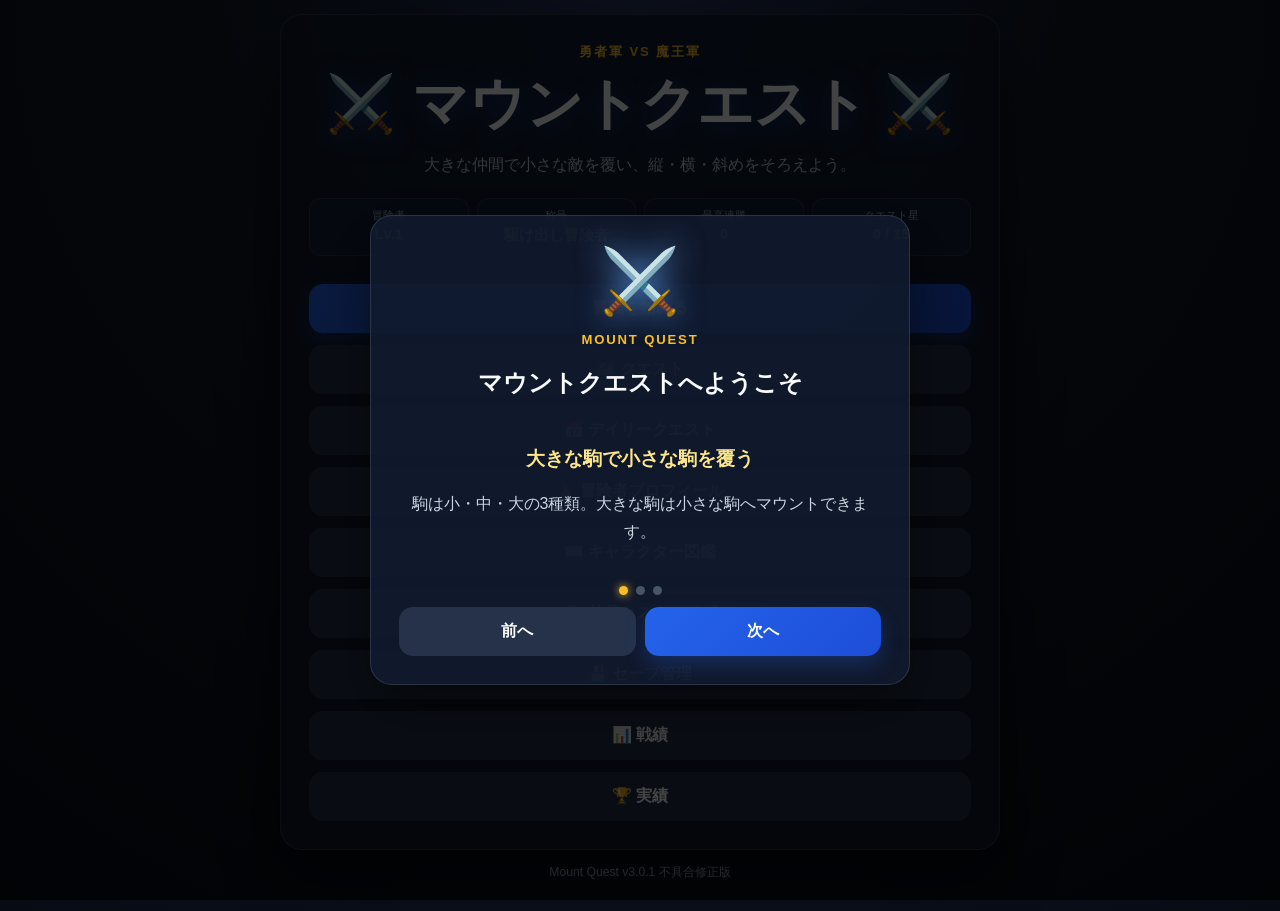
==== commit 9f1cf635: "Add files via upload" ====
--- a/index.html
+++ b/index.html
@@ -5,14 +5,15 @@
 <meta name="viewport" content="width=device-width, initial-scale=1, viewport-fit=cover">
 <meta name="theme-color" content="#0b1020">
 <title>マウントクエスト</title>
-<link rel="manifest" href="./manifest.webmanifest?v=20">
-<link rel="icon" type="image/png" sizes="192x192" href="./icons/icon-192.png?v=20">
-<link rel="apple-touch-icon" href="./icons/icon-192.png?v=20">
+<link rel="manifest" href="./manifest.webmanifest?v=301">
+<link rel="icon" type="image/png" sizes="192x192" href="./icons/icon-192.png?v=301">
+<link rel="apple-touch-icon" href="./icons/icon-192.png?v=301">
+<meta name="mobile-web-app-capable" content="yes">
 <meta name="apple-mobile-web-app-capable" content="yes">
 <meta name="apple-mobile-web-app-status-bar-style" content="black-translucent">
 <meta name="apple-mobile-web-app-title" content="マウントクエスト">
-<link rel="stylesheet" href="./css/base.css?v=20">
-<link rel="stylesheet" href="./css/effects.css?v=20">
+<link rel="stylesheet" href="./css/base.css?v=301">
+<link rel="stylesheet" href="./css/effects.css?v=301">
 </head>
 <body>
 <div class="app">
@@ -32,7 +33,7 @@
         <button class="btn secondary" data-nav="achievementsScreen">🏆 実績</button>
       </div>
     </div>
-    <p class="footer">Mount Quest v3.0 完成版</p>
+    <p class="footer">Mount Quest v3.0.1 不具合修正版</p>
   </section>
 
   
@@ -55,7 +56,7 @@
   <p class="note">復元後は画面を再読み込みします。異常な形式や別データは読み込みません。</p>
 </div></section>
 
-<div id="releaseModal" class="modal"><div class="card modal-card"><div style="font-size:3rem">🎉</div><h2>Version 3.0</h2><p class="subtitle">冒険、解析、成長、収集、デイリー、外見変更を統合した完成版です。</p><button id="closeReleaseBtn" class="btn">冒険を続ける</button></div></div>
+<div id="releaseModal" class="modal"><div class="card modal-card"><div style="font-size:3rem">🎉</div><h2>Version 3.0.1</h2><p class="subtitle">冒険、解析、成長、収集、デイリー、外見変更を統合した完成版です。</p><button id="closeReleaseBtn" class="btn">冒険を続ける</button></div></div>
 <section id="setupScreen" class="screen">
     <div class="card">
       <div class="title-row"><h2>冒険の設定</h2><button class="btn ghost" data-nav="homeScreen">戻る</button></div>
@@ -147,7 +148,7 @@
 <div id="godOverlay" class="god-overlay" aria-hidden="true">
   <div class="god-beam"></div><div class="god-halo"></div><div class="god-sigil"></div>
   <div class="god-character-wrap">
-    <img id="godCharacter" class="god-character" src="assets/absolute-god.png?v=201" width="512" height="512" decoding="sync" fetchpriority="high" loading="eager" alt="絶対神" onerror="this.style.display='none';document.getElementById('godFallback').style.display='block'">
+    <img id="godCharacter" class="god-character" src="assets/absolute-god.png?v=3011" width="512" height="512" decoding="sync" fetchpriority="high" loading="eager" alt="絶対神" onerror="this.style.display='none';document.getElementById('godFallback').style.display='block'">
     <div id="godFallback" class="god-character-fallback" aria-hidden="true">✨👑✨</div>
   </div>
   <div class="god-message"><strong>絶対神降臨</strong><span id="godSubText">運命の一手を授けよう</span></div>
@@ -161,7 +162,7 @@
 </div>
 <div id="toast" class="toast"></div>
 
-<script defer src="./js/core.js?v=20"></script>
-<script defer src="./js/app.js?v=20"></script>
+<script defer src="./js/core.js?v=301"></script>
+<script defer src="./js/app.js?v=301"></script>
 </body>
 </html>
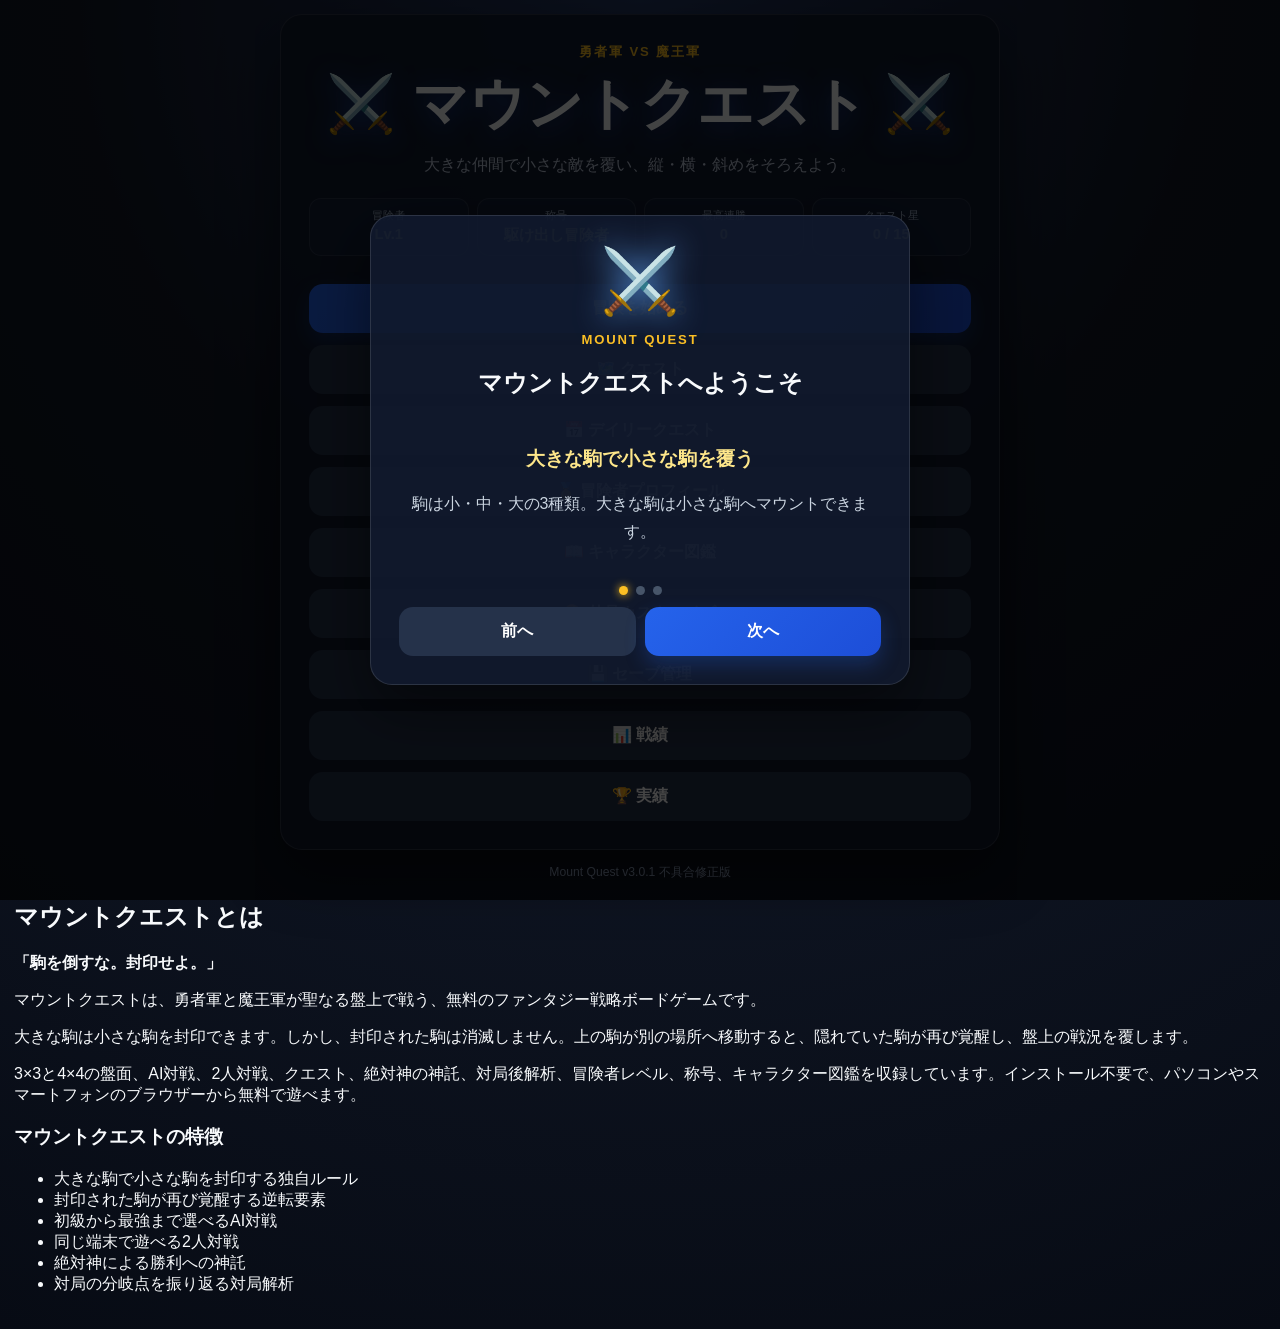
==== commit 1e9e7e66: "Add files via upload" ====
--- a/index.html
+++ b/index.html
@@ -4,7 +4,40 @@
 <meta charset="UTF-8">
 <meta name="viewport" content="width=device-width, initial-scale=1, viewport-fit=cover">
 <meta name="theme-color" content="#0b1020">
-<title>マウントクエスト</title>
+<title>マウントクエスト 封印の盤上｜無料ファンタジーボードゲーム</title>
+<meta name="description" content="マウントクエストは、大きな駒で小さな駒を封印し、隠れた駒の覚醒と逆転を読み合う無料ファンタジーボードゲームです。AI対戦、2人対戦、クエスト、絶対神の神託、対局解析をブラウザーで楽しめます。">
+<link rel="canonical" href="https://torai526.github.io/mount-quest/">
+<meta name="robots" content="index,follow,max-image-preview:large,max-snippet:-1,max-video-preview:-1">
+<meta property="og:type" content="website">
+<meta property="og:site_name" content="マウントクエスト">
+<meta property="og:locale" content="ja_JP">
+<meta property="og:title" content="マウントクエスト 封印の盤上｜無料ファンタジーボードゲーム">
+<meta property="og:description" content="駒を倒すな。封印せよ。封印された駒の覚醒と逆転を読み合う無料ファンタジーボードゲーム。">
+<meta property="og:url" content="https://torai526.github.io/mount-quest/">
+<meta property="og:image" content="https://torai526.github.io/mount-quest/icons/icon-512.png">
+<meta property="og:image:alt" content="マウントクエストのゲームアイコン">
+<meta name="twitter:card" content="summary">
+<meta name="twitter:title" content="マウントクエスト 封印の盤上｜無料ボードゲーム">
+<meta name="twitter:description" content="駒を倒すな。封印せよ。ブラウザーですぐに無料プレイ。">
+<meta name="twitter:image" content="https://torai526.github.io/mount-quest/icons/icon-512.png">
+<script type="application/ld+json">
+{
+  "@context": "https://schema.org",
+  "@type": "VideoGame",
+  "name": "マウントクエスト",
+  "alternateName": ["Mount Quest", "マウントクエスト 封印の盤上"],
+  "description": "大きな駒で小さな駒を封印し、封印された駒の覚醒と逆転を読み合う無料ファンタジーボードゲーム。",
+  "url": "https://torai526.github.io/mount-quest/",
+  "image": "https://torai526.github.io/mount-quest/icons/icon-512.png",
+  "applicationCategory": "Game",
+  "gamePlatform": ["Web Browser", "Windows", "macOS", "Android", "iOS"],
+  "genre": ["Strategy", "Board Game", "Puzzle", "Fantasy"],
+  "inLanguage": "ja",
+  "isAccessibleForFree": true,
+  "operatingSystem": "Web Browser",
+  "author": {"@type": "Person", "name": "torai526"}
+}
+</script>
 <link rel="manifest" href="./manifest.webmanifest?v=301">
 <link rel="icon" type="image/png" sizes="192x192" href="./icons/icon-192.png?v=301">
 <link rel="apple-touch-icon" href="./icons/icon-192.png?v=301">
@@ -12,7 +45,7 @@
 <meta name="apple-mobile-web-app-capable" content="yes">
 <meta name="apple-mobile-web-app-status-bar-style" content="black-translucent">
 <meta name="apple-mobile-web-app-title" content="マウントクエスト">
-<link rel="stylesheet" href="./css/base.css?v=301">
+<link rel="stylesheet" href="./css/base.css?v=302">
 <link rel="stylesheet" href="./css/effects.css?v=301">
 </head>
 <body>
@@ -162,6 +195,22 @@
 </div>
 <div id="toast" class="toast"></div>
 
+<section class="game-introduction" aria-labelledby="game-introduction-title">
+  <h2 id="game-introduction-title">マウントクエストとは</h2>
+  <p><strong>「駒を倒すな。封印せよ。」</strong></p>
+  <p>マウントクエストは、勇者軍と魔王軍が聖なる盤上で戦う、無料のファンタジー戦略ボードゲームです。</p>
+  <p>大きな駒は小さな駒を封印できます。しかし、封印された駒は消滅しません。上の駒が別の場所へ移動すると、隠れていた駒が再び覚醒し、盤上の戦況を覆します。</p>
+  <p>3×3と4×4の盤面、AI対戦、2人対戦、クエスト、絶対神の神託、対局後解析、冒険者レベル、称号、キャラクター図鑑を収録しています。インストール不要で、パソコンやスマートフォンのブラウザーから無料で遊べます。</p>
+  <h3>マウントクエストの特徴</h3>
+  <ul>
+    <li>大きな駒で小さな駒を封印する独自ルール</li>
+    <li>封印された駒が再び覚醒する逆転要素</li>
+    <li>初級から最強まで選べるAI対戦</li>
+    <li>同じ端末で遊べる2人対戦</li>
+    <li>絶対神による勝利への神託</li>
+    <li>対局の分岐点を振り返る対局解析</li>
+  </ul>
+</section>
 <script defer src="./js/core.js?v=301"></script>
 <script defer src="./js/app.js?v=301"></script>
 </body>
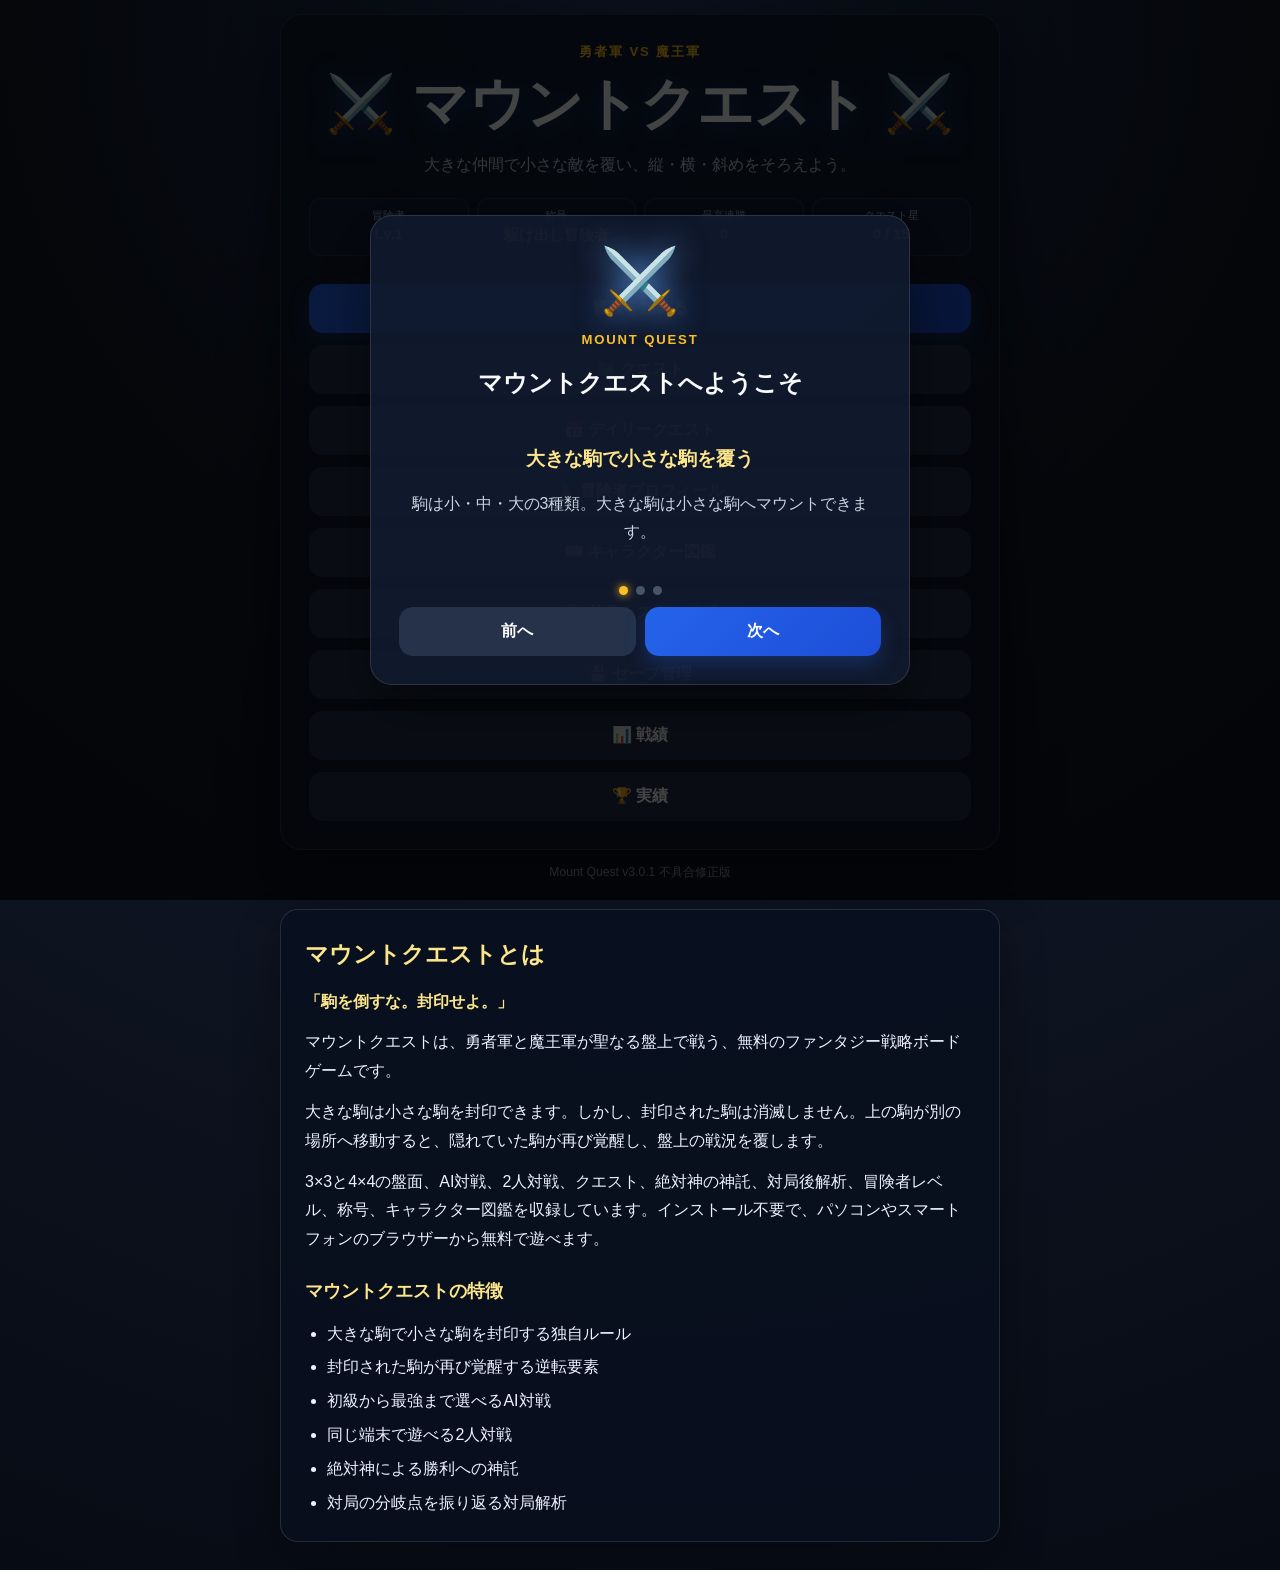
==== commit 77e1c343: "Add Google site verification meta tag" ====
--- a/index.html
+++ b/index.html
@@ -3,6 +3,7 @@
 <head>
 <meta charset="UTF-8">
 <meta name="viewport" content="width=device-width, initial-scale=1, viewport-fit=cover">
+<meta name="google-site-verification" content="ibaz54b6NoWlRAkQv4wIQGCsk1usdUdiuBShMnVKYBk" />
 <meta name="theme-color" content="#0b1020">
 <title>マウントクエスト 封印の盤上｜無料ファンタジーボードゲーム</title>
 <meta name="description" content="マウントクエストは、大きな駒で小さな駒を封印し、隠れた駒の覚醒と逆転を読み合う無料ファンタジーボードゲームです。AI対戦、2人対戦、クエスト、絶対神の神託、対局解析をブラウザーで楽しめます。">
--- a/css/base.css
+++ b/css/base.css
@@ -51,3 +51,14 @@
 .save-summary{display:grid;grid-template-columns:repeat(3,1fr);gap:8px;margin:14px 0}.save-summary>div{padding:11px 5px;border-radius:12px;background:#15213a;text-align:center;color:#aebdd1;font-size:.73rem}.save-summary strong{display:block;color:#fff;font-size:1.2rem}.file-button{display:block;text-align:center}.file-button input{position:absolute;inline-size:1px;block-size:1px;opacity:0}.save-textarea{width:100%;resize:vertical;border:1px solid #ffffff25;border-radius:12px;background:#08101f;color:#e5edf8;padding:11px;font:12px/1.5 ui-monospace,SFMono-Regular,Menlo,monospace}.save-textarea:focus{outline:2px solid #60a5fa66}
 .version-chip{display:inline-flex;align-items:center;padding:4px 8px;border-radius:99px;background:#fbbf2422;border:1px solid #fbbf2455;color:#fde68a;font-size:.7rem;font-weight:900}
 @media(max-width:520px){.home-profile{grid-template-columns:repeat(2,1fr)}.save-summary{grid-template-columns:repeat(2,1fr)}}
+
+/* v3.0.2 SEO-visible game introduction */
+.game-introduction{width:min(100%,720px);margin:28px auto 10px;padding:24px;border:1px solid rgba(255,255,255,.12);border-radius:18px;background:rgba(8,15,30,.88);box-shadow:0 18px 45px #0005;color:#eef2ff;line-height:1.8}
+.game-introduction h2,.game-introduction h3{color:#fde68a;margin:0 0 12px}
+.game-introduction h2{font-size:1.45rem}
+.game-introduction h3{font-size:1.1rem;margin-top:22px}
+.game-introduction p{margin:0 0 12px}
+.game-introduction strong{color:#fde68a}
+.game-introduction ul{margin:0;padding-left:1.4em}
+.game-introduction li+li{margin-top:5px}
+@media(max-width:640px){.game-introduction{margin:24px auto 8px;padding:18px}.game-introduction h2{font-size:1.3rem}}
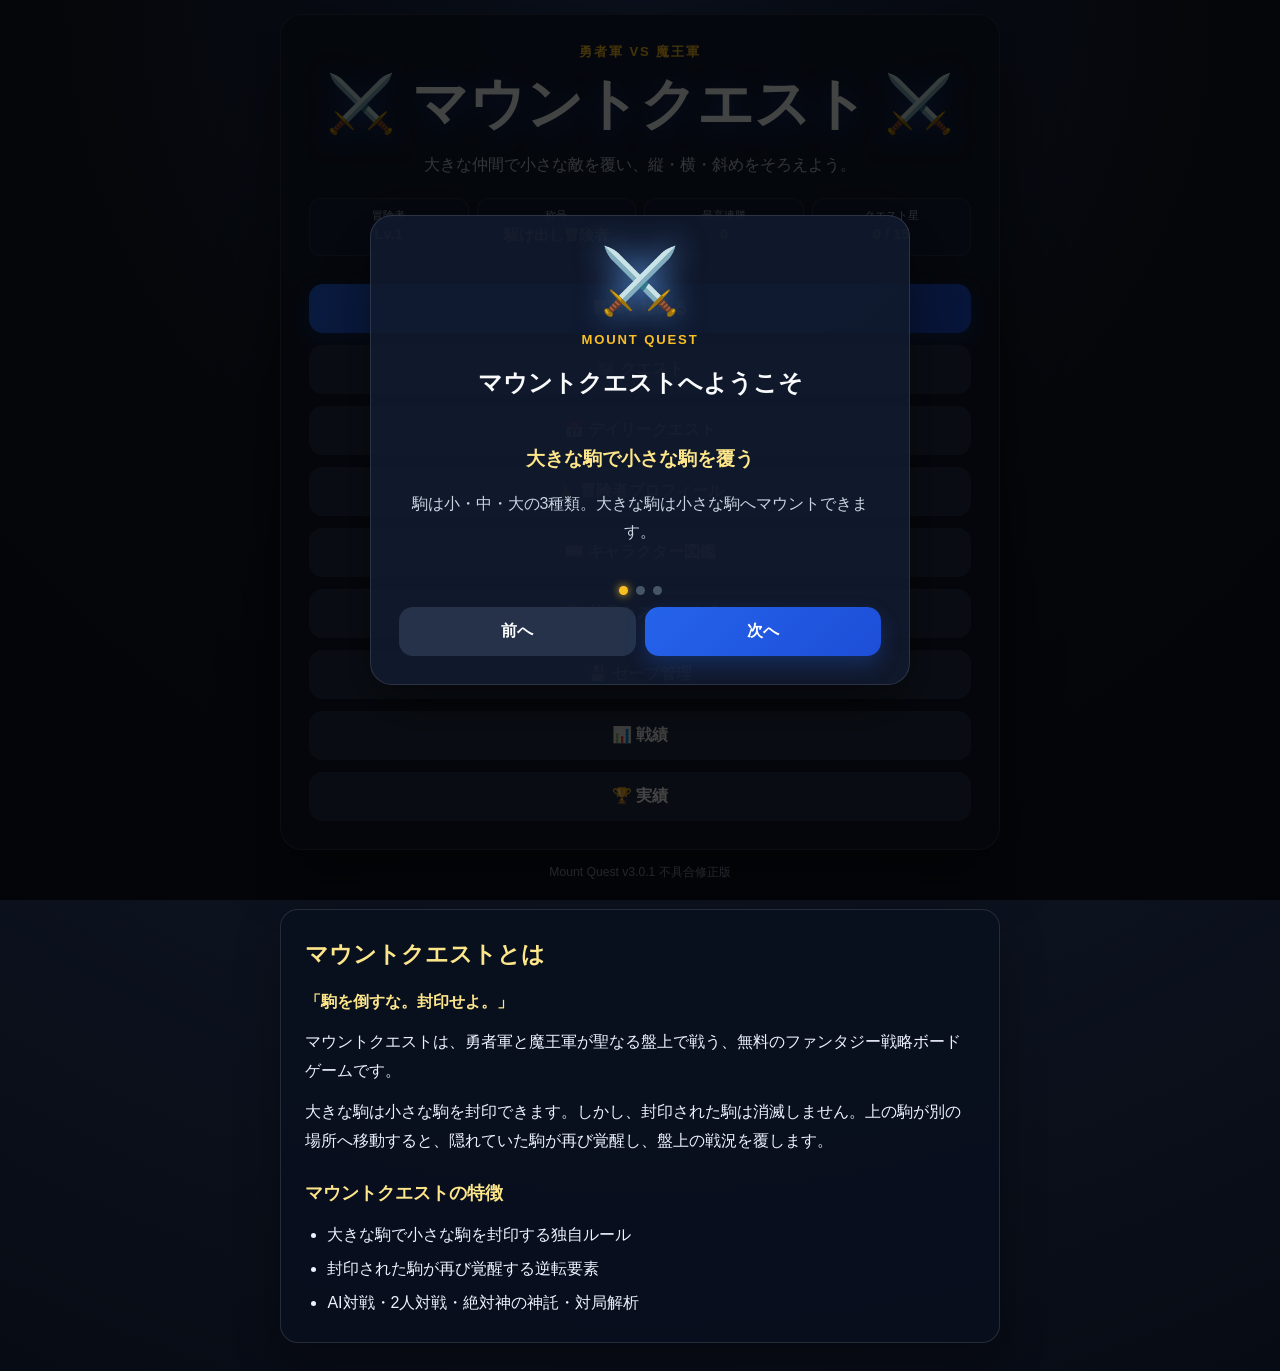
==== commit b08a9cc0: "Add files via upload" ====
--- a/index.html
+++ b/index.html
@@ -3,42 +3,19 @@
 <head>
 <meta charset="UTF-8">
 <meta name="viewport" content="width=device-width, initial-scale=1, viewport-fit=cover">
-<meta name="google-site-verification" content="ibaz54b6NoWlRAkQv4wIQGCsk1usdUdiuBShMnVKYBk" />
 <meta name="theme-color" content="#0b1020">
 <title>マウントクエスト 封印の盤上｜無料ファンタジーボードゲーム</title>
+<meta name="google-site-verification" content="ibaz54b6NoWlRAkQv4wIQGCsk1usdUdiuBShMnVKYBk">
+<meta name="msvalidate.01" content="0A11CA102B9CE25A82A55B1BA73B2F0F">
 <meta name="description" content="マウントクエストは、大きな駒で小さな駒を封印し、隠れた駒の覚醒と逆転を読み合う無料ファンタジーボードゲームです。AI対戦、2人対戦、クエスト、絶対神の神託、対局解析をブラウザーで楽しめます。">
 <link rel="canonical" href="https://torai526.github.io/mount-quest/">
 <meta name="robots" content="index,follow,max-image-preview:large,max-snippet:-1,max-video-preview:-1">
-<meta property="og:type" content="website">
-<meta property="og:site_name" content="マウントクエスト">
-<meta property="og:locale" content="ja_JP">
+<meta property="og:type" content="website"><meta property="og:site_name" content="マウントクエスト"><meta property="og:locale" content="ja_JP">
 <meta property="og:title" content="マウントクエスト 封印の盤上｜無料ファンタジーボードゲーム">
 <meta property="og:description" content="駒を倒すな。封印せよ。封印された駒の覚醒と逆転を読み合う無料ファンタジーボードゲーム。">
-<meta property="og:url" content="https://torai526.github.io/mount-quest/">
-<meta property="og:image" content="https://torai526.github.io/mount-quest/icons/icon-512.png">
-<meta property="og:image:alt" content="マウントクエストのゲームアイコン">
-<meta name="twitter:card" content="summary">
-<meta name="twitter:title" content="マウントクエスト 封印の盤上｜無料ボードゲーム">
-<meta name="twitter:description" content="駒を倒すな。封印せよ。ブラウザーですぐに無料プレイ。">
-<meta name="twitter:image" content="https://torai526.github.io/mount-quest/icons/icon-512.png">
-<script type="application/ld+json">
-{
-  "@context": "https://schema.org",
-  "@type": "VideoGame",
-  "name": "マウントクエスト",
-  "alternateName": ["Mount Quest", "マウントクエスト 封印の盤上"],
-  "description": "大きな駒で小さな駒を封印し、封印された駒の覚醒と逆転を読み合う無料ファンタジーボードゲーム。",
-  "url": "https://torai526.github.io/mount-quest/",
-  "image": "https://torai526.github.io/mount-quest/icons/icon-512.png",
-  "applicationCategory": "Game",
-  "gamePlatform": ["Web Browser", "Windows", "macOS", "Android", "iOS"],
-  "genre": ["Strategy", "Board Game", "Puzzle", "Fantasy"],
-  "inLanguage": "ja",
-  "isAccessibleForFree": true,
-  "operatingSystem": "Web Browser",
-  "author": {"@type": "Person", "name": "torai526"}
-}
-</script>
+<meta property="og:url" content="https://torai526.github.io/mount-quest/"><meta property="og:image" content="https://torai526.github.io/mount-quest/icons/icon-512.png">
+<meta name="twitter:card" content="summary"><meta name="twitter:title" content="マウントクエスト 封印の盤上｜無料ボードゲーム"><meta name="twitter:description" content="駒を倒すな。封印せよ。ブラウザーですぐに無料プレイ。"><meta name="twitter:image" content="https://torai526.github.io/mount-quest/icons/icon-512.png">
+<script type="application/ld+json">{"@context":"https://schema.org","@type":"VideoGame","name":"マウントクエスト","alternateName":["Mount Quest","マウントクエスト 封印の盤上"],"description":"大きな駒で小さな駒を封印し、封印された駒の覚醒と逆転を読み合う無料ファンタジーボードゲーム。","url":"https://torai526.github.io/mount-quest/","image":"https://torai526.github.io/mount-quest/icons/icon-512.png","applicationCategory":"Game","gamePlatform":["Web Browser","Windows","macOS","Android","iOS"],"genre":["Strategy","Board Game","Puzzle","Fantasy"],"inLanguage":"ja","isAccessibleForFree":true,"operatingSystem":"Web Browser","author":{"@type":"Person","name":"torai526"}}</script>
 <link rel="manifest" href="./manifest.webmanifest?v=301">
 <link rel="icon" type="image/png" sizes="192x192" href="./icons/icon-192.png?v=301">
 <link rel="apple-touch-icon" href="./icons/icon-192.png?v=301">
@@ -196,22 +173,7 @@
 </div>
 <div id="toast" class="toast"></div>
 
-<section class="game-introduction" aria-labelledby="game-introduction-title">
-  <h2 id="game-introduction-title">マウントクエストとは</h2>
-  <p><strong>「駒を倒すな。封印せよ。」</strong></p>
-  <p>マウントクエストは、勇者軍と魔王軍が聖なる盤上で戦う、無料のファンタジー戦略ボードゲームです。</p>
-  <p>大きな駒は小さな駒を封印できます。しかし、封印された駒は消滅しません。上の駒が別の場所へ移動すると、隠れていた駒が再び覚醒し、盤上の戦況を覆します。</p>
-  <p>3×3と4×4の盤面、AI対戦、2人対戦、クエスト、絶対神の神託、対局後解析、冒険者レベル、称号、キャラクター図鑑を収録しています。インストール不要で、パソコンやスマートフォンのブラウザーから無料で遊べます。</p>
-  <h3>マウントクエストの特徴</h3>
-  <ul>
-    <li>大きな駒で小さな駒を封印する独自ルール</li>
-    <li>封印された駒が再び覚醒する逆転要素</li>
-    <li>初級から最強まで選べるAI対戦</li>
-    <li>同じ端末で遊べる2人対戦</li>
-    <li>絶対神による勝利への神託</li>
-    <li>対局の分岐点を振り返る対局解析</li>
-  </ul>
-</section>
+<section class="game-introduction" aria-labelledby="game-introduction-title"><h2 id="game-introduction-title">マウントクエストとは</h2><p><strong>「駒を倒すな。封印せよ。」</strong></p><p>マウントクエストは、勇者軍と魔王軍が聖なる盤上で戦う、無料のファンタジー戦略ボードゲームです。</p><p>大きな駒は小さな駒を封印できます。しかし、封印された駒は消滅しません。上の駒が別の場所へ移動すると、隠れていた駒が再び覚醒し、盤上の戦況を覆します。</p><h3>マウントクエストの特徴</h3><ul><li>大きな駒で小さな駒を封印する独自ルール</li><li>封印された駒が再び覚醒する逆転要素</li><li>AI対戦・2人対戦・絶対神の神託・対局解析</li></ul></section>
 <script defer src="./js/core.js?v=301"></script>
 <script defer src="./js/app.js?v=301"></script>
 </body>
